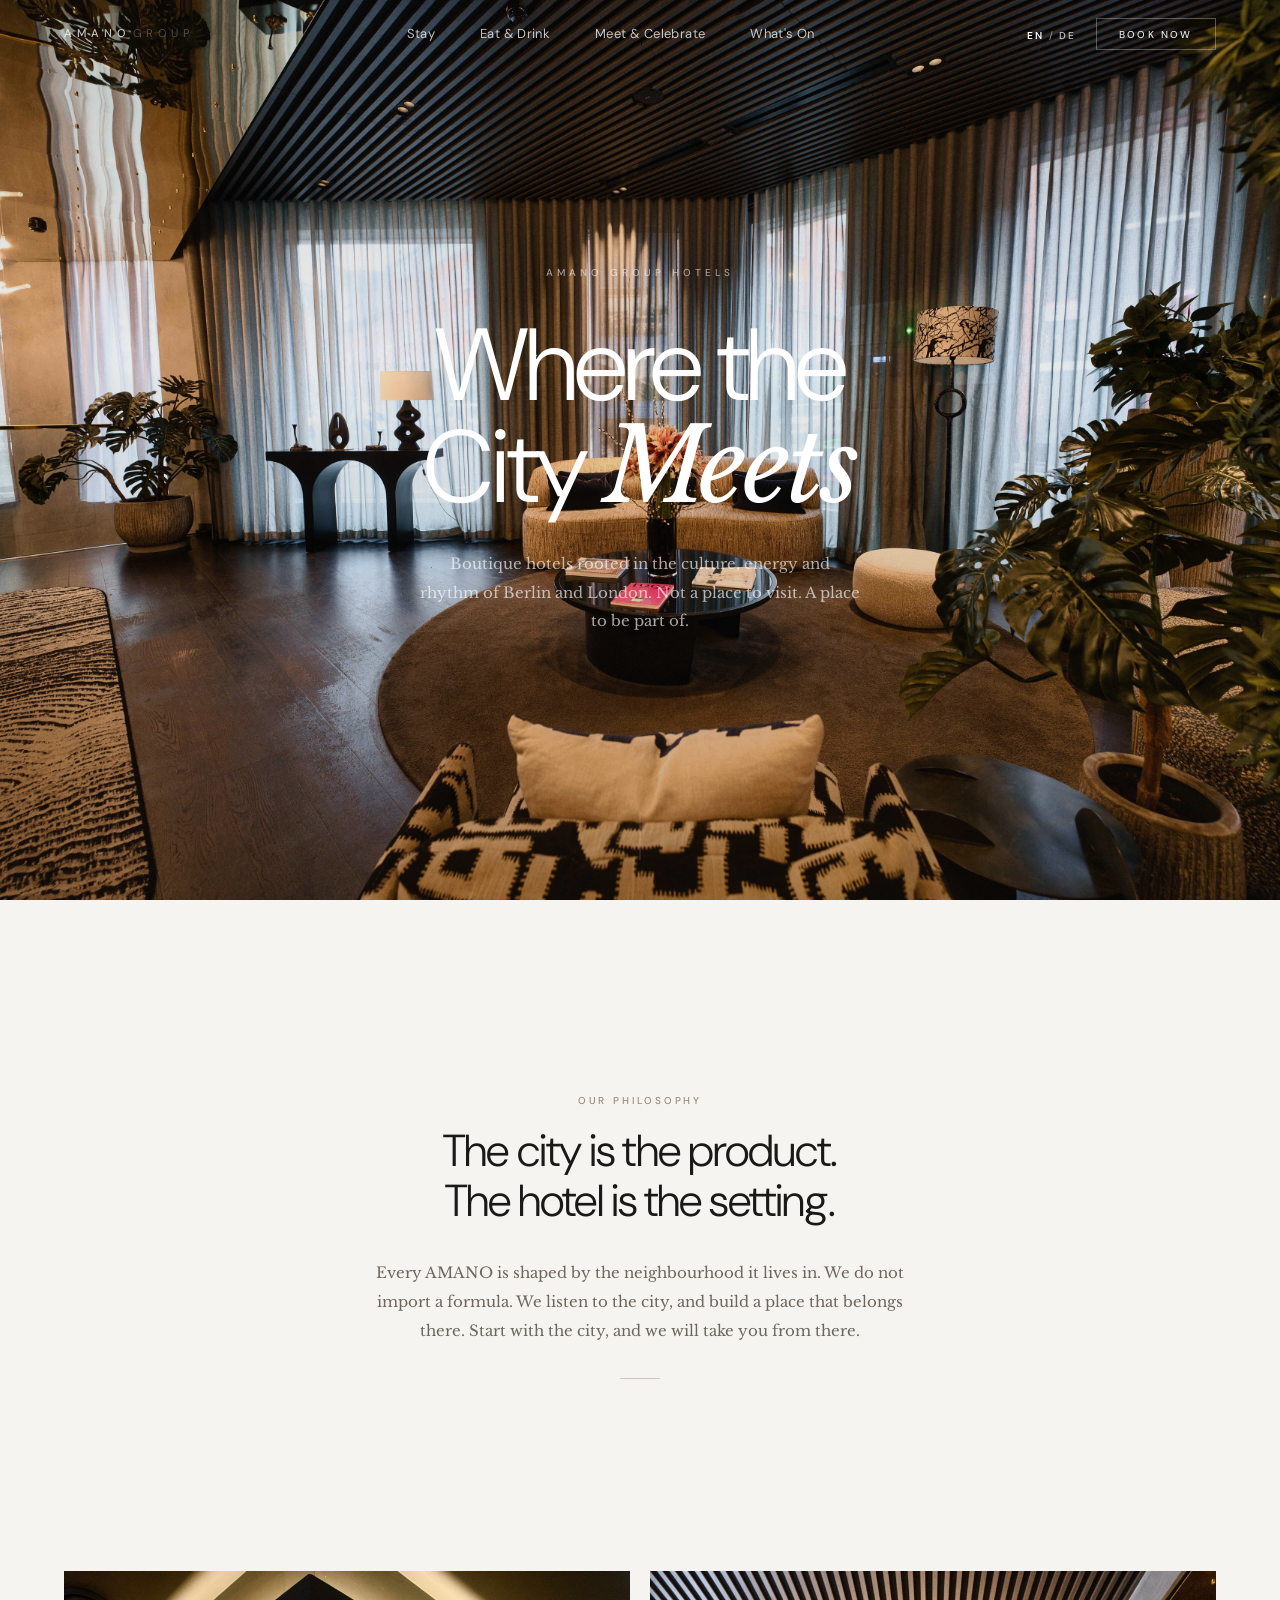
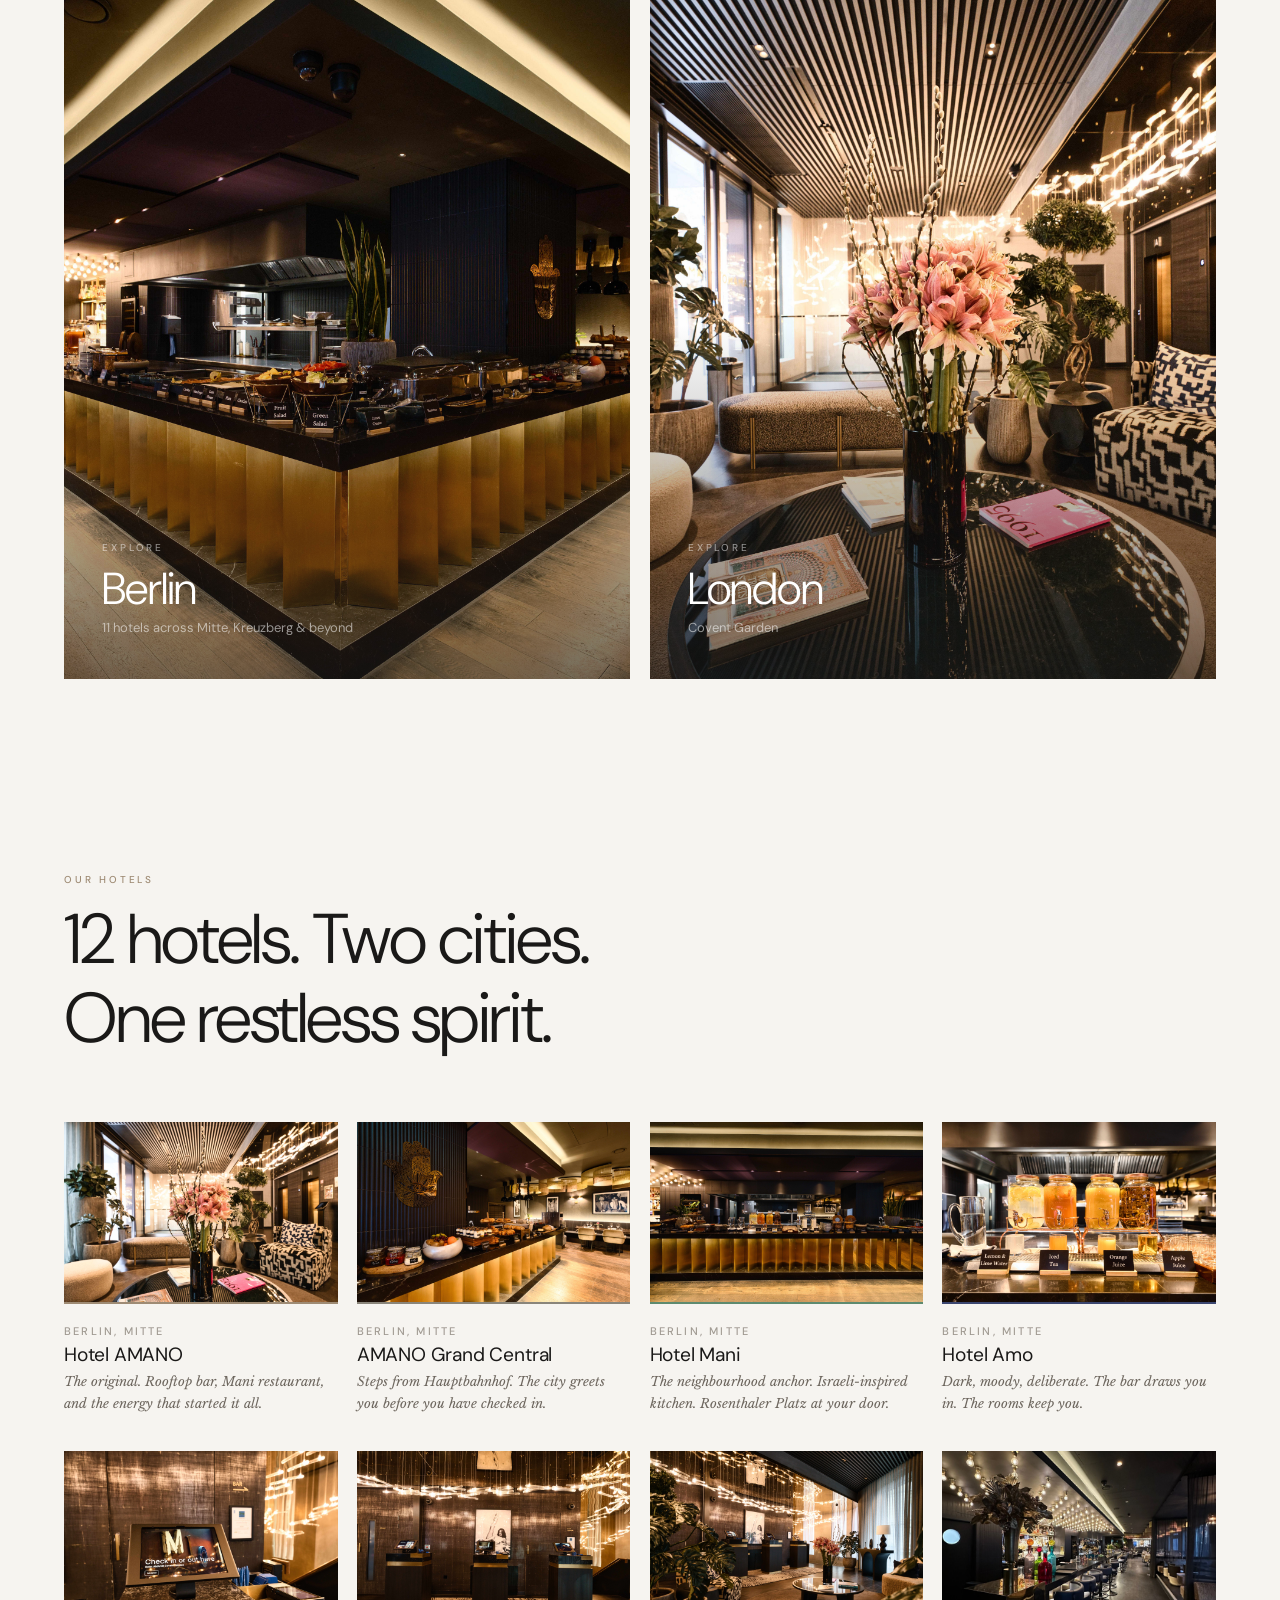
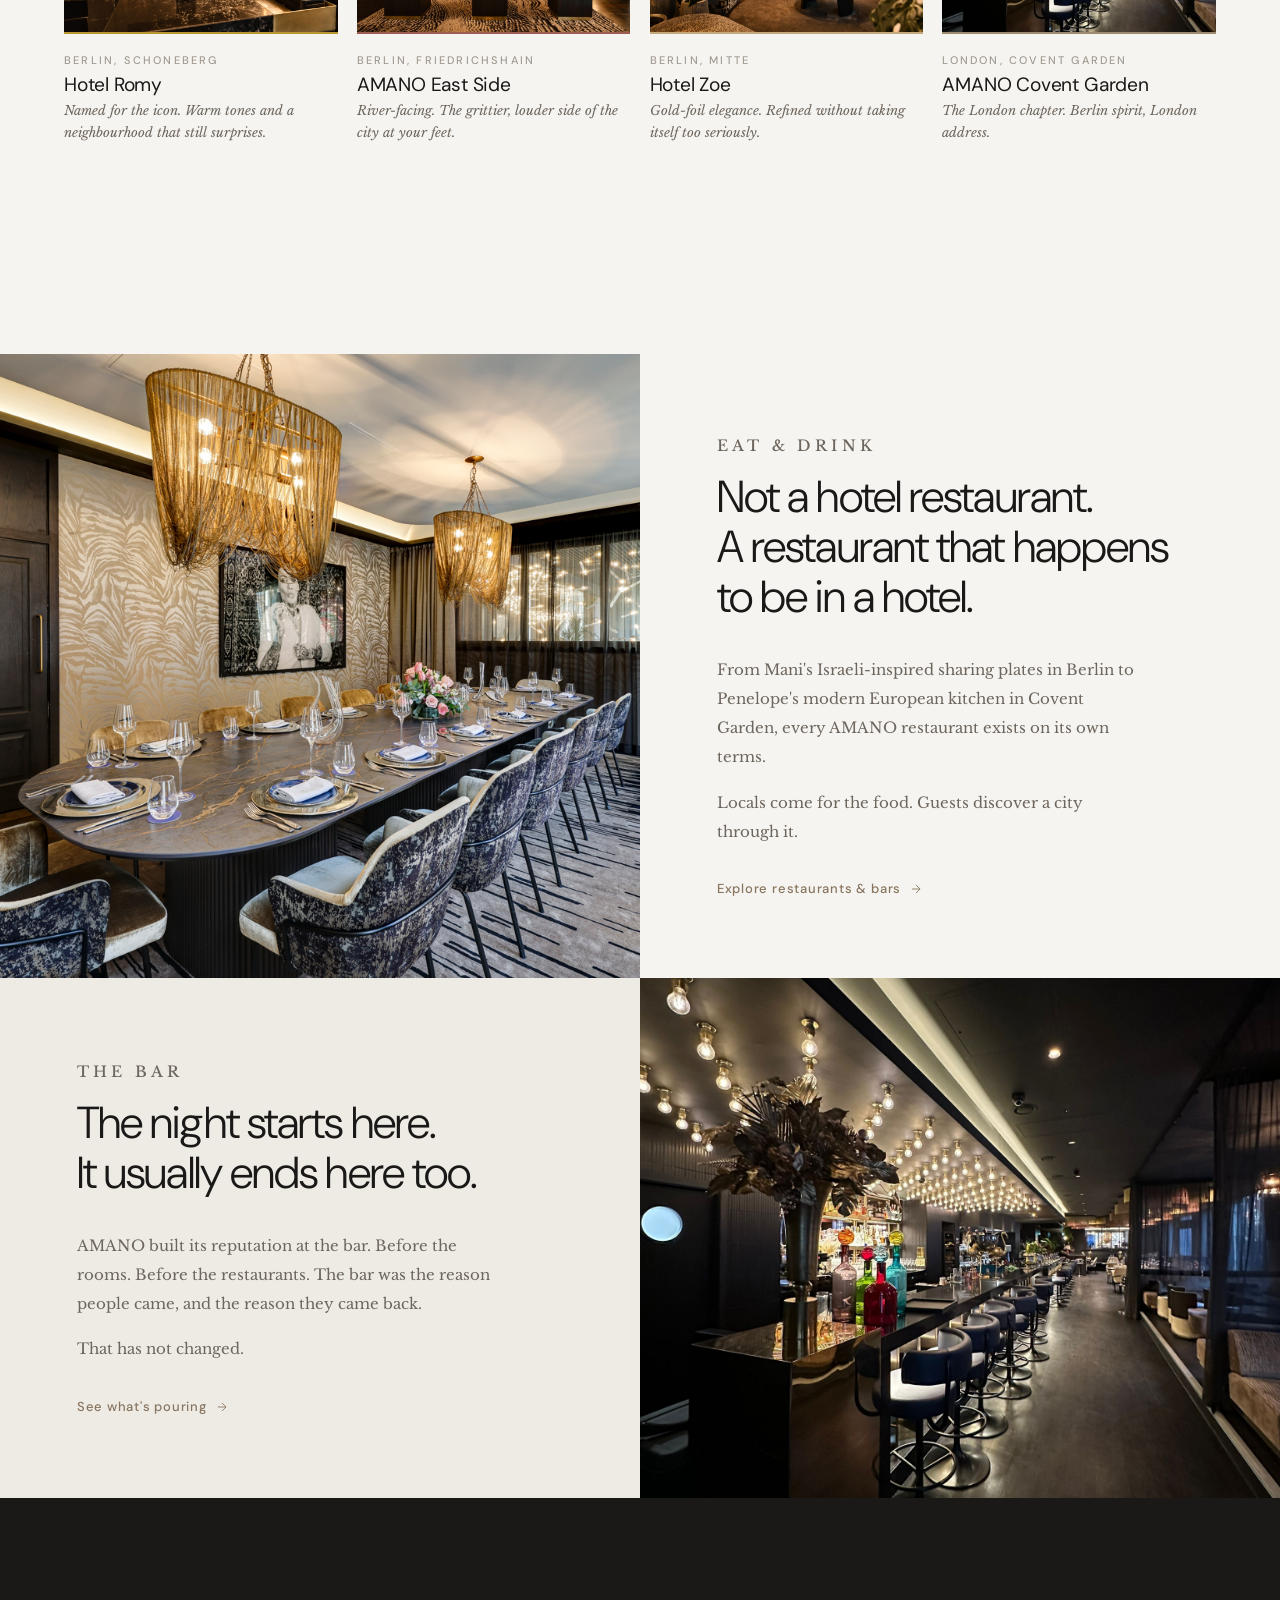
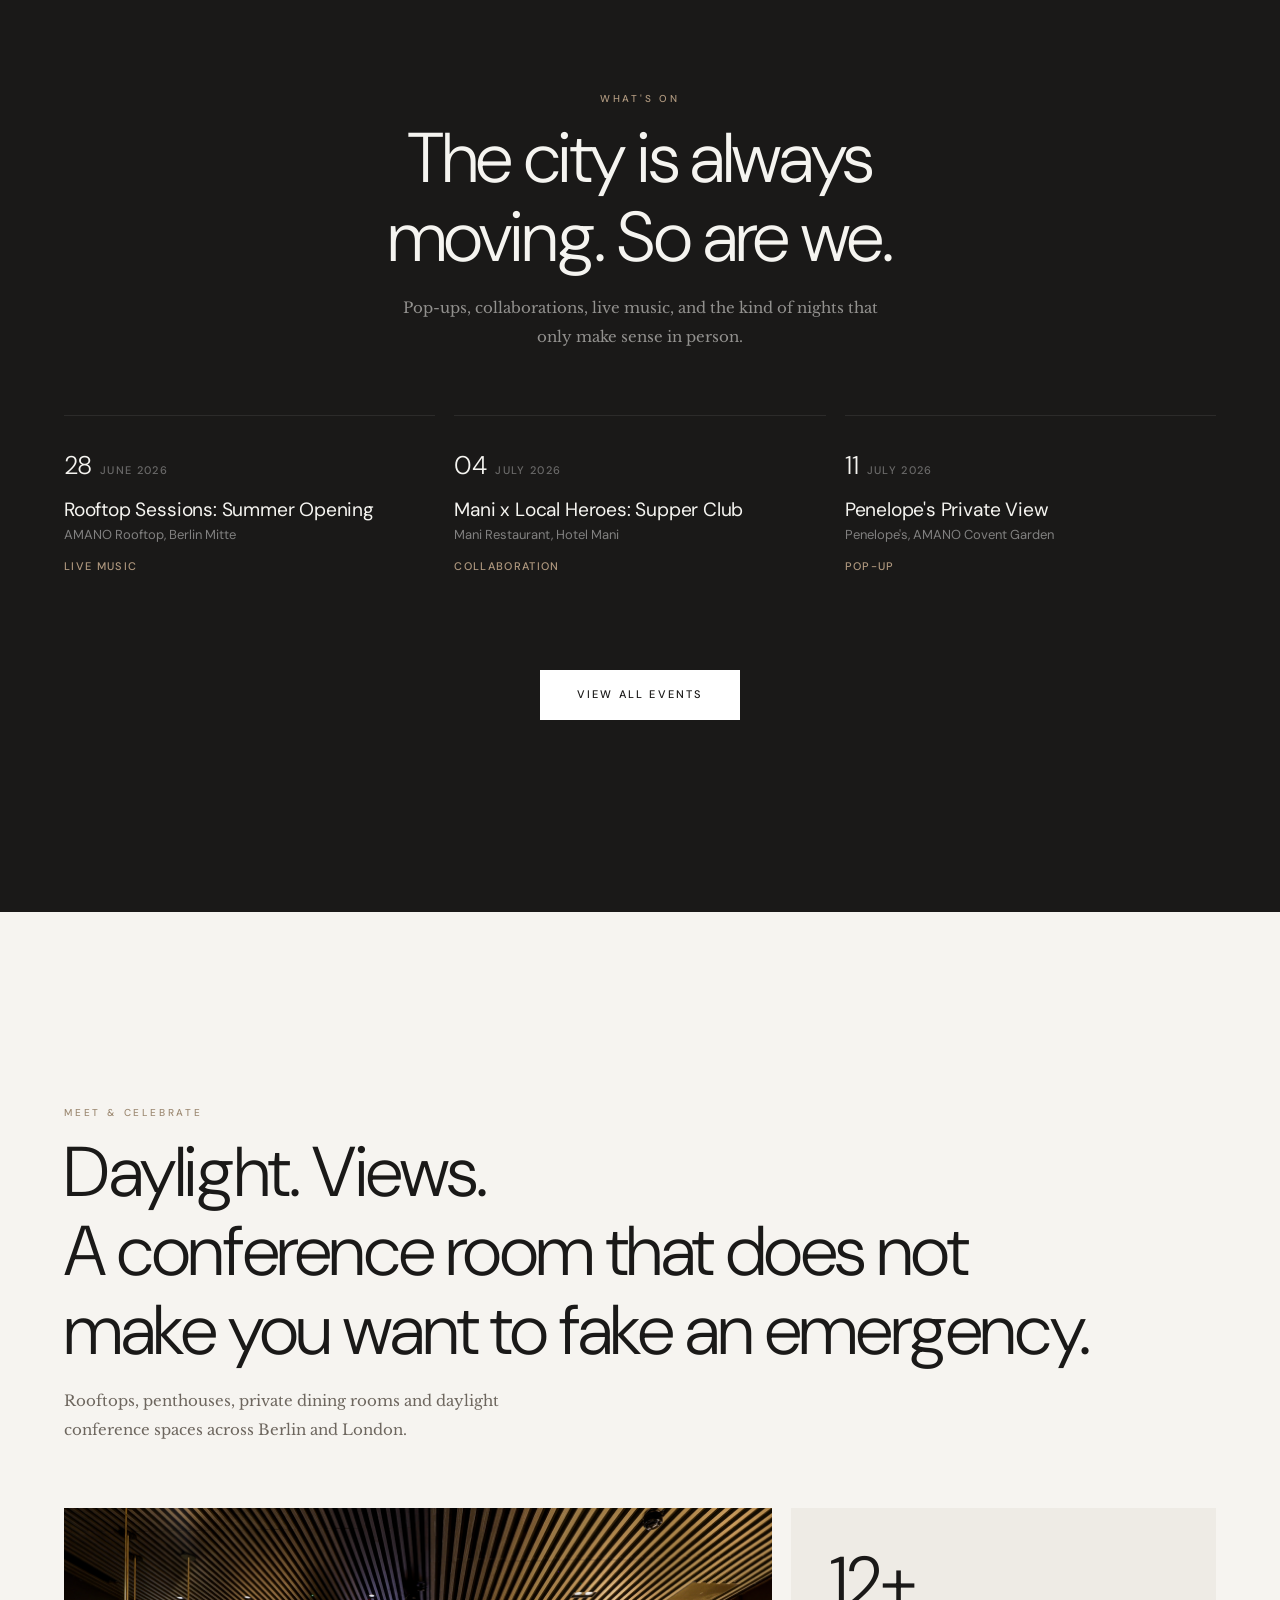
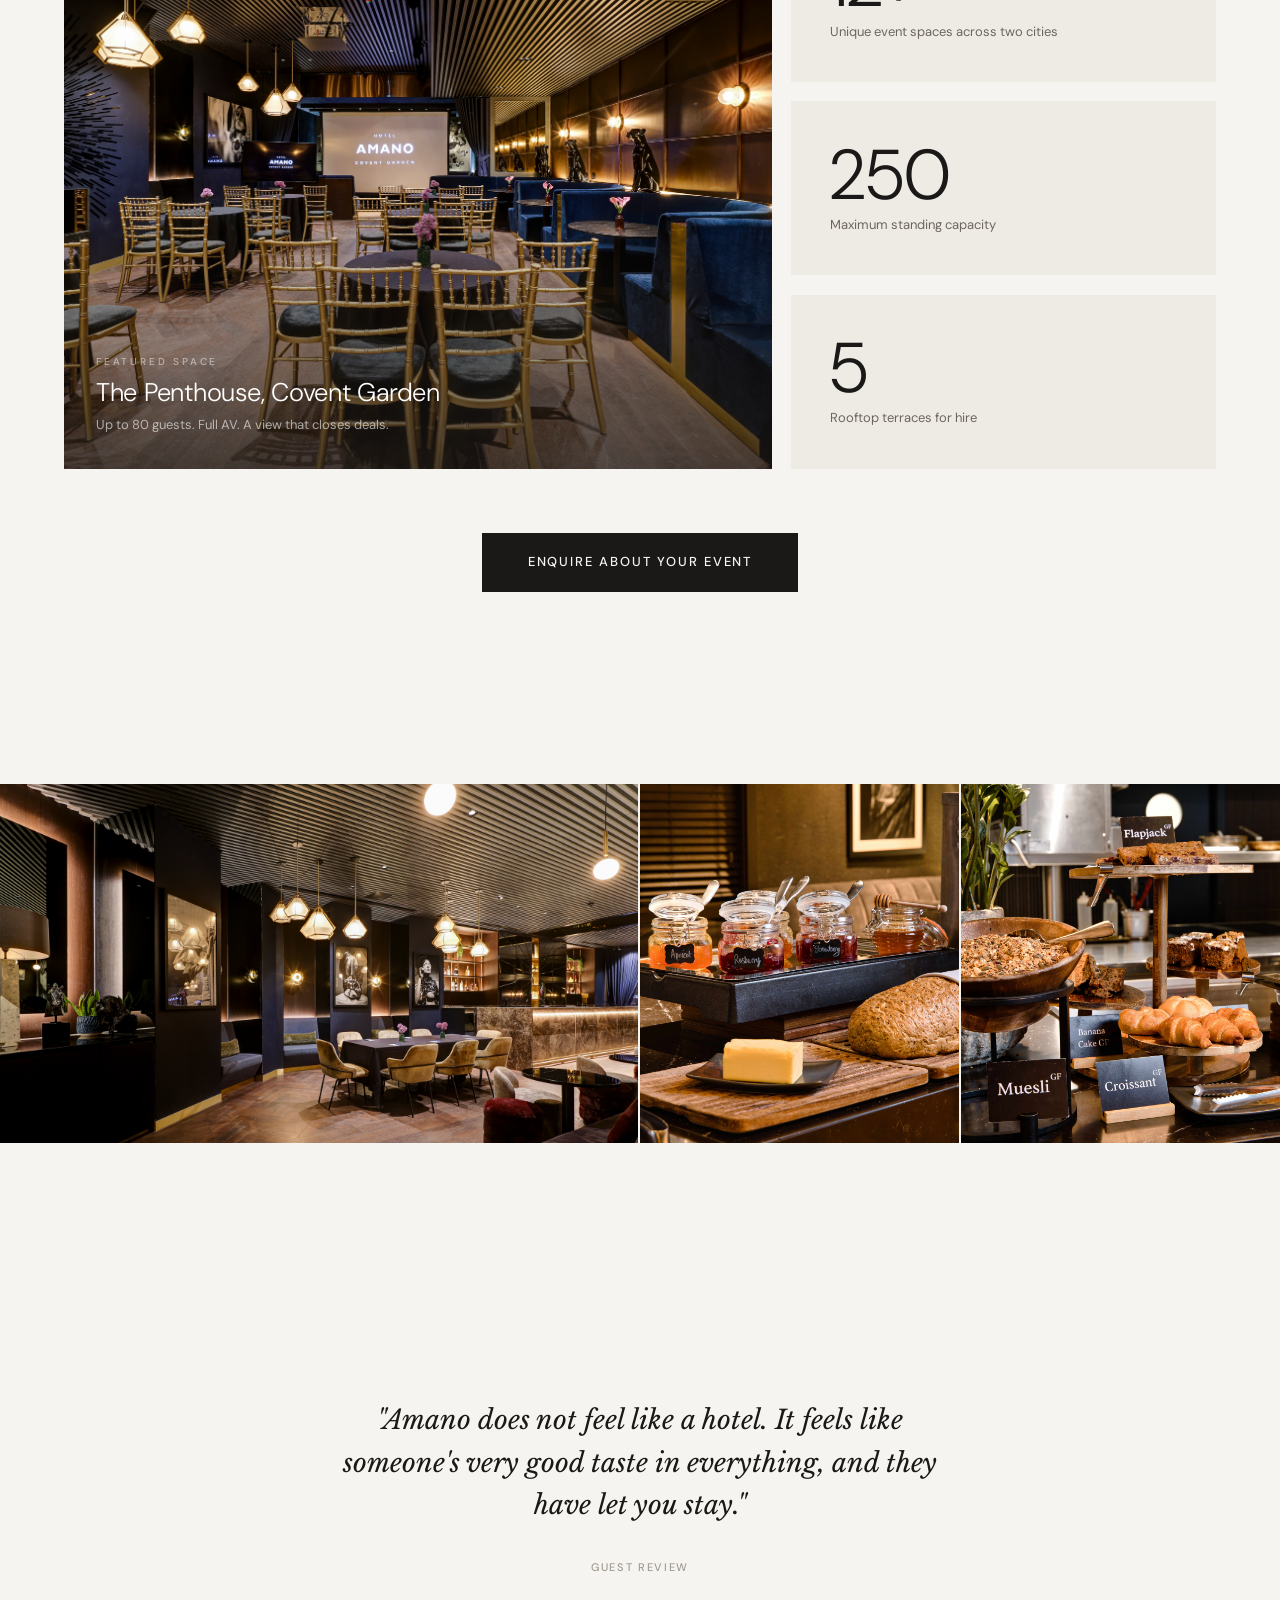
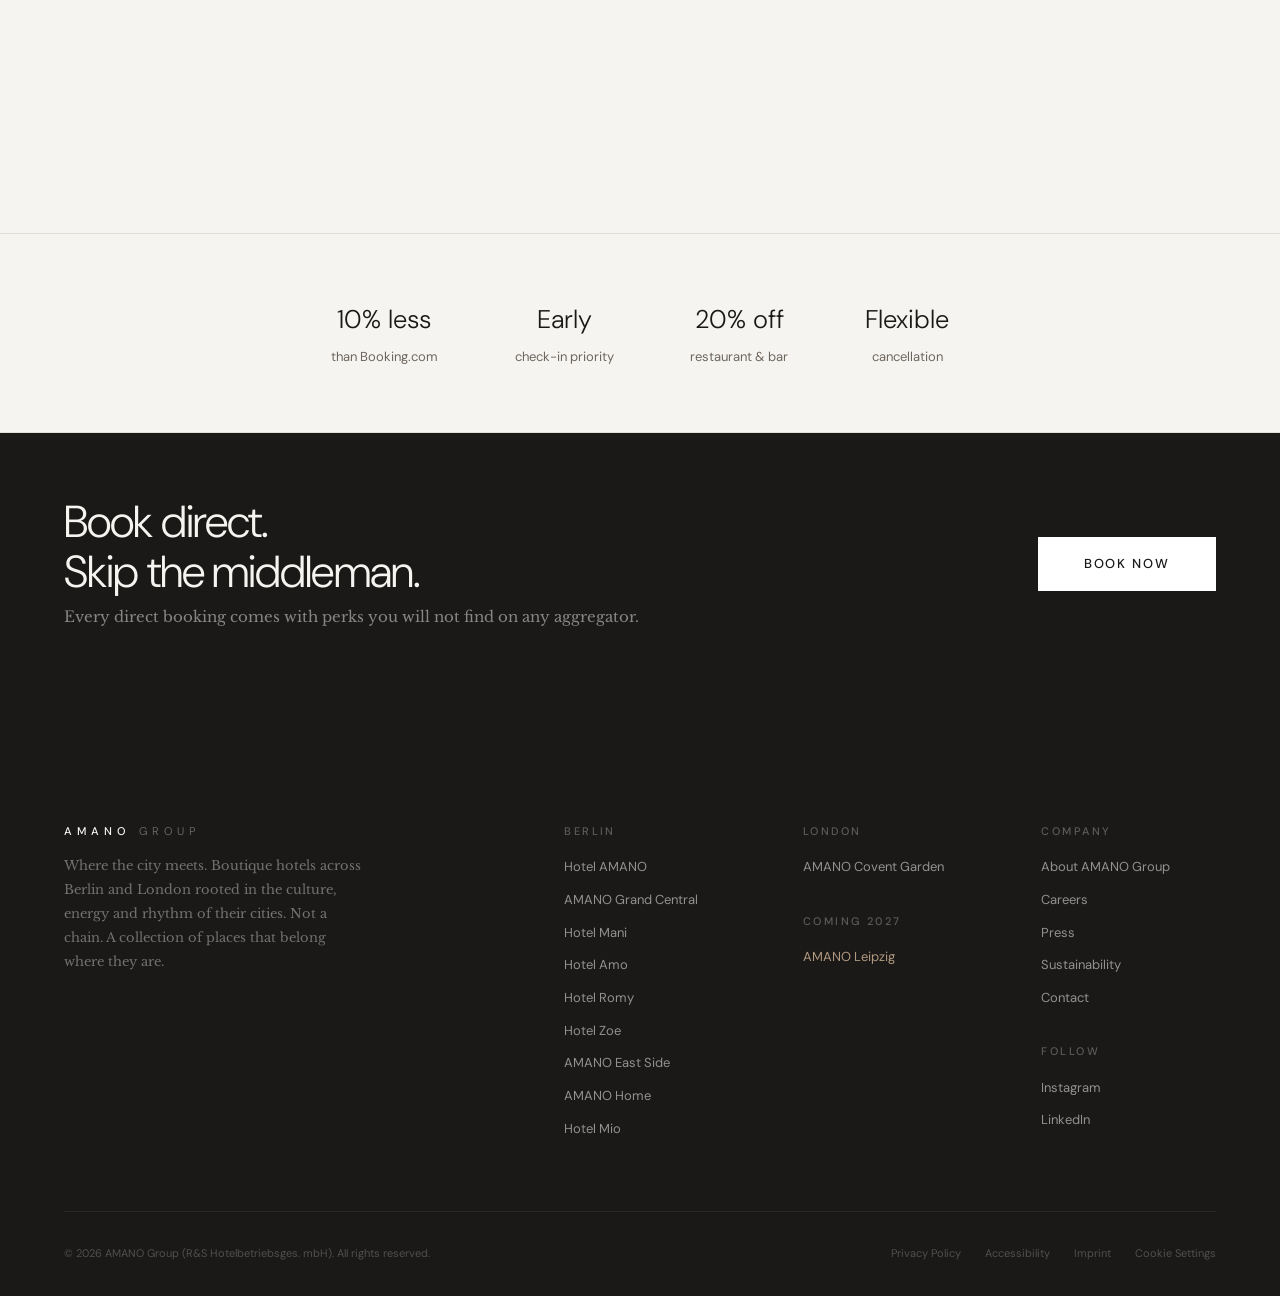
==== index.html @ 3dc8f6de "AMANO Group website redesign mockup -- V3 Homepage + Covent Garden property page + booking flow. Cit" ====
<!DOCTYPE html>
<html lang="en">
<head>
  <meta charset="UTF-8">
  <meta name="viewport" content="width=device-width, initial-scale=1.0">
  <title>AMANO Group | Where the City Meets</title>
  <meta name="description" content="AMANO Group Hotels. Boutique hotels across Berlin and London rooted in the culture, energy and rhythm of their cities.">
  <link rel="stylesheet" href="css/style.css">
</head>
<body>

  <!-- ========== NAVIGATION ========== -->
  <nav class="nav nav--transparent nav--on-dark" id="mainNav">
    <div class="nav__inner">
      <a href="index.html" class="nav__brand">AMANO<span>GROUP</span></a>

      <div class="nav__links">
        <a href="#stay" class="nav__link">Stay</a>
        <a href="#eat-drink" class="nav__link">Eat &amp; Drink</a>
        <a href="#meet" class="nav__link">Meet &amp; Celebrate</a>
        <a href="#whats-on" class="nav__link">What's On</a>
      </div>

      <div class="nav__actions">
        <div>
          <span class="nav__lang nav__lang--active" data-lang="en">EN</span>
          <span class="nav__lang-sep">/</span>
          <span class="nav__lang" data-lang="de">DE</span>
        </div>
        <button class="btn-book" id="openBooking">Book Now</button>
      </div>

      <button class="nav__toggle" id="navToggle" aria-label="Open menu">
        <span></span><span></span><span></span>
      </button>
    </div>
  </nav>

  <!-- ========== HERO ========== -->
  <section class="hero">
    <div class="hero__bg">
      <img src="assets/img/DSC04046.jpg" alt="AMANO Hotel lounge with contemporary design and warm lighting">
    </div>
    <div class="hero__overlay"></div>

    <div class="hero__content">
      <p class="overline hero__tagline">AMANO Group Hotels</p>
      <h1 class="hero__title">Where the<br>City <em>Meets</em></h1>
      <p class="hero__subtitle">Boutique hotels rooted in the culture, energy and rhythm of Berlin and London. Not a place to visit. A place to be part of.</p>
    </div>

    <div class="hero__scroll">
      <div class="hero__scroll-line"></div>
    </div>
  </section>

  <!-- ========== INTRO ========== -->
  <section class="section section--large">
    <div class="container container--narrow" style="text-align: center;">
      <div class="reveal">
        <p class="overline" style="margin-bottom: var(--space-sm);">Our Philosophy</p>
        <h2 style="font-size: var(--size-h2); margin-bottom: var(--space-md);">The city is the product.<br>The hotel is the setting.</h2>
        <p class="editorial-body" style="max-width: 540px; margin: 0 auto;">Every AMANO is shaped by the neighbourhood it lives in. We do not import a formula. We listen to the city, and build a place that belongs there. Start with the city, and we will take you from there.</p>
        <div class="divider divider--center" style="margin-top: var(--space-md); margin-bottom: 0;"></div>
      </div>
    </div>
  </section>

  <!-- ========== CHOOSE YOUR CITY ========== -->
  <section id="stay">
    <div class="container">
      <div class="grid-2 reveal">
        <!-- Berlin -->
        <a href="#berlin" class="city-card">
          <img class="city-card__img" src="assets/img/DSC03986.jpg" alt="AMANO Berlin restaurant interior">
          <div class="city-card__overlay"></div>
          <div class="city-card__content">
            <p class="overline" style="color: rgba(255,255,255,0.5); margin-bottom: 0.5rem;">Explore</p>
            <h3 class="city-card__name">Berlin</h3>
            <p class="city-card__count">11 hotels across Mitte, Kreuzberg &amp; beyond</p>
          </div>
        </a>

        <!-- London -->
        <a href="property.html" class="city-card">
          <img class="city-card__img" src="assets/img/DSC04106.jpg" alt="AMANO Covent Garden lobby">
          <div class="city-card__overlay"></div>
          <div class="city-card__content">
            <p class="overline" style="color: rgba(255,255,255,0.5); margin-bottom: 0.5rem;">Explore</p>
            <h3 class="city-card__name">London</h3>
            <p class="city-card__count">Covent Garden</p>
          </div>
        </a>
      </div>
    </div>
  </section>

  <!-- ========== PROPERTIES ========== -->
  <section class="section section--large">
    <div class="container">
      <div class="section-header reveal">
        <p class="overline section-header__overline">Our Hotels</p>
        <h2 class="section-header__title">12 hotels. Two cities.<br>One restless spirit.</h2>
      </div>

      <div class="grid-4 reveal">
        <div class="property-card">
          <div class="property-card__image">
            <img src="assets/img/DSC04101.jpg" alt="Hotel AMANO">
            <div class="property-card__accent" style="background: var(--amano-bronze);"></div>
          </div>
          <div class="property-card__body">
            <p class="property-card__city">Berlin, Mitte</p>
            <h3 class="property-card__name">Hotel AMANO</h3>
            <p class="property-card__desc">The original. Rooftop bar, Mani restaurant, and the energy that started it all.</p>
          </div>
        </div>

        <div class="property-card">
          <div class="property-card__image">
            <img src="assets/img/DSC03975.jpg" alt="AMANO Grand Central">
            <div class="property-card__accent" style="background: var(--agc-warm-gray);"></div>
          </div>
          <div class="property-card__body">
            <p class="property-card__city">Berlin, Mitte</p>
            <h3 class="property-card__name">AMANO Grand Central</h3>
            <p class="property-card__desc">Steps from Hauptbahnhof. The city greets you before you have checked in.</p>
          </div>
        </div>

        <div class="property-card">
          <div class="property-card__image">
            <img src="assets/img/DSC03991.jpg" alt="Hotel Mani">
            <div class="property-card__accent" style="background: var(--mani-green);"></div>
          </div>
          <div class="property-card__body">
            <p class="property-card__city">Berlin, Mitte</p>
            <h3 class="property-card__name">Hotel Mani</h3>
            <p class="property-card__desc">The neighbourhood anchor. Israeli-inspired kitchen. Rosenthaler Platz at your door.</p>
          </div>
        </div>

        <div class="property-card">
          <div class="property-card__image">
            <img src="assets/img/DSC04002.jpg" alt="Hotel Amo">
            <div class="property-card__accent" style="background: var(--amo-petrol);"></div>
          </div>
          <div class="property-card__body">
            <p class="property-card__city">Berlin, Mitte</p>
            <h3 class="property-card__name">Hotel Amo</h3>
            <p class="property-card__desc">Dark, moody, deliberate. The bar draws you in. The rooms keep you.</p>
          </div>
        </div>

        <div class="property-card">
          <div class="property-card__image">
            <img src="assets/img/DSC04081.jpg" alt="Hotel Romy">
            <div class="property-card__accent" style="background: var(--romy-mustard);"></div>
          </div>
          <div class="property-card__body">
            <p class="property-card__city">Berlin, Schoneberg</p>
            <h3 class="property-card__name">Hotel Romy</h3>
            <p class="property-card__desc">Named for the icon. Warm tones and a neighbourhood that still surprises.</p>
          </div>
        </div>

        <div class="property-card">
          <div class="property-card__image">
            <img src="assets/img/DSC04061.jpg" alt="AMANO East Side">
            <div class="property-card__accent" style="background: var(--east-side-red);"></div>
          </div>
          <div class="property-card__body">
            <p class="property-card__city">Berlin, Friedrichshain</p>
            <h3 class="property-card__name">AMANO East Side</h3>
            <p class="property-card__desc">River-facing. The grittier, louder side of the city at your feet.</p>
          </div>
        </div>

        <div class="property-card">
          <div class="property-card__image">
            <img src="assets/img/DSC04041.jpg" alt="Hotel Zoe">
            <div class="property-card__accent" style="background: #C4A97D;"></div>
          </div>
          <div class="property-card__body">
            <p class="property-card__city">Berlin, Mitte</p>
            <h3 class="property-card__name">Hotel Zoe</h3>
            <p class="property-card__desc">Gold-foil elegance. Refined without taking itself too seriously.</p>
          </div>
        </div>

        <a href="property.html" class="property-card" style="text-decoration:none;">
          <div class="property-card__image">
            <img src="assets/img/Penelope's bar area.jpg" alt="AMANO Covent Garden">
            <div class="property-card__accent" style="background: var(--amano-bronze);"></div>
          </div>
          <div class="property-card__body">
            <p class="property-card__city">London, Covent Garden</p>
            <h3 class="property-card__name">AMANO Covent Garden</h3>
            <p class="property-card__desc">The London chapter. Berlin spirit, London address.</p>
          </div>
        </a>
      </div>
    </div>
  </section>

  <!-- ========== EAT & DRINK ========== -->
  <section id="eat-drink">
    <div class="split reveal">
      <div class="split__image">
        <img src="assets/img/Amano Penelope_s Restaurant MattChungPhoto lo-res (50).JPG" alt="Penelope's private dining room with gold chandeliers">
      </div>
      <div class="split__content">
        <p class="overline">Eat &amp; Drink</p>
        <h2>Not a hotel restaurant.<br>A restaurant that happens to be in a hotel.</h2>
        <p>From Mani's Israeli-inspired sharing plates in Berlin to Penelope's modern European kitchen in Covent Garden, every AMANO restaurant exists on its own terms.</p>
        <p>Locals come for the food. Guests discover a city through it.</p>
        <a href="#" class="cta-link">
          Explore restaurants &amp; bars
          <svg viewBox="0 0 24 24" fill="none" stroke="currentColor" stroke-width="1.5"><path d="M5 12h14M12 5l7 7-7 7"/></svg>
        </a>
      </div>
    </div>

    <div class="split split--reverse reveal">
      <div class="split__image">
        <img src="assets/img/Penelope's bar area.jpg" alt="AMANO bar with atmospheric lighting and bar stools">
      </div>
      <div class="split__content" style="background: var(--bg-secondary);">
        <p class="overline">The Bar</p>
        <h2>The night starts here.<br>It usually ends here too.</h2>
        <p>AMANO built its reputation at the bar. Before the rooms. Before the restaurants. The bar was the reason people came, and the reason they came back.</p>
        <p>That has not changed.</p>
        <a href="#" class="cta-link">
          See what's pouring
          <svg viewBox="0 0 24 24" fill="none" stroke="currentColor" stroke-width="1.5"><path d="M5 12h14M12 5l7 7-7 7"/></svg>
        </a>
      </div>
    </div>
  </section>

  <!-- ========== WHAT'S ON ========== -->
  <section class="section section--large section--dark" id="whats-on">
    <div class="container">
      <div class="section-header--center reveal">
        <p class="overline section-header__overline">What's On</p>
        <h2 class="section-header__title">The city is always<br>moving. So are we.</h2>
        <p class="section-header__desc">Pop-ups, collaborations, live music, and the kind of nights that only make sense in person.</p>
      </div>

      <div class="grid-3 reveal">
        <div class="event-card">
          <div class="event-card__date-row">
            <p class="event-card__date">28</p>
            <p class="event-card__month">June 2026</p>
          </div>
          <h3 class="event-card__title">Rooftop Sessions: Summer Opening</h3>
          <p class="event-card__venue">AMANO Rooftop, Berlin Mitte</p>
          <span class="event-card__tag">Live Music</span>
        </div>

        <div class="event-card">
          <div class="event-card__date-row">
            <p class="event-card__date">04</p>
            <p class="event-card__month">July 2026</p>
          </div>
          <h3 class="event-card__title">Mani x Local Heroes: Supper Club</h3>
          <p class="event-card__venue">Mani Restaurant, Hotel Mani</p>
          <span class="event-card__tag">Collaboration</span>
        </div>

        <div class="event-card">
          <div class="event-card__date-row">
            <p class="event-card__date">11</p>
            <p class="event-card__month">July 2026</p>
          </div>
          <h3 class="event-card__title">Penelope's Private View</h3>
          <p class="event-card__venue">Penelope's, AMANO Covent Garden</p>
          <span class="event-card__tag">Pop-Up</span>
        </div>
      </div>

      <div style="text-align: center; margin-top: var(--space-lg);" class="reveal">
        <a href="#" class="btn btn--white">View All Events</a>
      </div>
    </div>
  </section>

  <!-- ========== MEET & CELEBRATE ========== -->
  <section class="section section--large" id="meet">
    <div class="container">
      <div class="section-header reveal">
        <p class="overline section-header__overline">Meet &amp; Celebrate</p>
        <h2 class="section-header__title">Daylight. Views.<br>A conference room that does not<br>make you want to fake an emergency.</h2>
        <p class="section-header__desc">Rooftops, penthouses, private dining rooms and daylight conference spaces across Berlin and London.</p>
      </div>

      <div class="meet-grid reveal">
        <div class="meet-feature">
          <img src="assets/img/Amano Events MattChungPhoto lo-res (167).jpg" alt="AMANO event space with gold chairs and projection screen">
          <div class="meet-feature__overlay"></div>
          <div class="meet-feature__content">
            <p class="overline" style="color: rgba(255,255,255,0.5); margin-bottom: 0.5rem;">Featured Space</p>
            <h3>The Penthouse, Covent Garden</h3>
            <p style="font-size: var(--size-small); color: rgba(255,255,255,0.6); margin-top: 0.4rem;">Up to 80 guests. Full AV. A view that closes deals.</p>
          </div>
        </div>

        <div class="meet-sidebar">
          <div class="meet-stat">
            <p class="meet-stat__number">12+</p>
            <p class="meet-stat__label">Unique event spaces across two cities</p>
          </div>
          <div class="meet-stat">
            <p class="meet-stat__number">250</p>
            <p class="meet-stat__label">Maximum standing capacity</p>
          </div>
          <div class="meet-stat">
            <p class="meet-stat__number">5</p>
            <p class="meet-stat__label">Rooftop terraces for hire</p>
          </div>
        </div>
      </div>

      <div style="margin-top: var(--space-lg); text-align: center;" class="reveal">
        <a href="#" class="btn btn--primary btn--large">Enquire About Your Event</a>
      </div>
    </div>
  </section>

  <!-- ========== GALLERY ========== -->
  <section>
    <div class="gallery-row">
      <img src="assets/img/Amano Events MattChungPhoto lo-res (209).jpg" alt="AMANO event" style="aspect-ratio: 16/9;">
      <img src="assets/img/DSC03938.jpg" alt="AMANO breakfast detail" style="aspect-ratio: 1/1;">
      <img src="assets/img/DSC03925.jpg" alt="AMANO interior" style="aspect-ratio: 1/1;">
    </div>
  </section>

  <!-- ========== TESTIMONIAL ========== -->
  <section class="section">
    <div class="container">
      <div class="testimonial reveal">
        <p class="testimonial__quote">"Amano does not feel like a hotel. It feels like someone's very good taste in everything, and they have let you stay."</p>
        <p class="testimonial__author">Guest review</p>
      </div>
    </div>
  </section>

  <!-- ========== DIRECT BOOKING ========== -->
  <section>
    <div class="perks-strip reveal">
      <div class="perks-strip__item">
        <p class="perks-strip__value">10% less</p>
        <p class="perks-strip__label">than Booking.com</p>
      </div>
      <div class="perks-strip__item">
        <p class="perks-strip__value">Early</p>
        <p class="perks-strip__label">check-in priority</p>
      </div>
      <div class="perks-strip__item">
        <p class="perks-strip__value">20% off</p>
        <p class="perks-strip__label">restaurant &amp; bar</p>
      </div>
      <div class="perks-strip__item">
        <p class="perks-strip__value">Flexible</p>
        <p class="perks-strip__label">cancellation</p>
      </div>
    </div>
  </section>

  <section class="booking-banner">
    <div class="container">
      <div class="booking-banner__inner reveal">
        <div class="booking-banner__text">
          <h2>Book direct.<br>Skip the middleman.</h2>
          <p>Every direct booking comes with perks you will not find on any aggregator.</p>
        </div>
        <button class="btn btn--white btn--large" id="openBooking2">Book Now</button>
      </div>
    </div>
  </section>

  <!-- ========== FOOTER ========== -->
  <footer class="footer">
    <div class="container">
      <div class="footer__grid">
        <div class="footer__brand">
          <p class="footer__brand-name">AMANO <span style="font-weight:300; opacity:0.4;">GROUP</span></p>
          <p class="footer__brand-desc">Where the city meets. Boutique hotels across Berlin and London rooted in the culture, energy and rhythm of their cities. Not a chain. A collection of places that belong where they are.</p>
        </div>

        <div>
          <p class="footer__col-title">Berlin</p>
          <ul class="footer__links">
            <li><a href="#">Hotel AMANO</a></li>
            <li><a href="#">AMANO Grand Central</a></li>
            <li><a href="#">Hotel Mani</a></li>
            <li><a href="#">Hotel Amo</a></li>
            <li><a href="#">Hotel Romy</a></li>
            <li><a href="#">Hotel Zoe</a></li>
            <li><a href="#">AMANO East Side</a></li>
            <li><a href="#">AMANO Home</a></li>
            <li><a href="#">Hotel Mio</a></li>
          </ul>
        </div>

        <div>
          <p class="footer__col-title">London</p>
          <ul class="footer__links">
            <li><a href="property.html">AMANO Covent Garden</a></li>
          </ul>
          <p class="footer__col-title" style="margin-top: var(--space-md);">Coming 2027</p>
          <ul class="footer__links">
            <li><a href="#" style="color: var(--accent-warm);">AMANO Leipzig</a></li>
          </ul>
        </div>

        <div>
          <p class="footer__col-title">Company</p>
          <ul class="footer__links">
            <li><a href="#">About AMANO Group</a></li>
            <li><a href="#">Careers</a></li>
            <li><a href="#">Press</a></li>
            <li><a href="#">Sustainability</a></li>
            <li><a href="#">Contact</a></li>
          </ul>
          <p class="footer__col-title" style="margin-top: var(--space-md);">Follow</p>
          <ul class="footer__links">
            <li><a href="#">Instagram</a></li>
            <li><a href="#">LinkedIn</a></li>
          </ul>
        </div>
      </div>

      <div class="footer__bottom">
        <p class="footer__legal">&copy; 2026 AMANO Group (R&amp;S Hotelbetriebsges. mbH). All rights reserved.</p>
        <div class="footer__legal-links">
          <a href="#">Privacy Policy</a>
          <a href="#">Accessibility</a>
          <a href="#">Imprint</a>
          <a href="#">Cookie Settings</a>
        </div>
      </div>
    </div>
  </footer>

  <!-- ========== BOOKING MODAL ========== -->
  <div class="booking-modal" id="bookingModal">
    <div class="booking-modal__backdrop" id="bookingBackdrop"></div>
    <div class="booking-modal__content">
      <button class="booking-modal__close" id="closeBooking">&times;</button>

      <p class="overline" style="margin-bottom: var(--space-xs);">Book Direct</p>
      <h2 class="booking-modal__title">Reserve Your Stay</h2>
      <p class="booking-modal__subtitle">Best rate guaranteed. Perks included.</p>

      <form class="booking-form" onsubmit="return false;">
        <div class="form-group">
          <label for="bookingProperty">Property</label>
          <select id="bookingProperty">
            <option value="">Select a hotel</option>
            <optgroup label="Berlin">
              <option>Hotel AMANO, Mitte</option>
              <option>AMANO Grand Central, Mitte</option>
              <option>Hotel Mani, Mitte</option>
              <option>Hotel Amo, Mitte</option>
              <option>Hotel Romy, Schoneberg</option>
              <option>Hotel Zoe, Mitte</option>
              <option>AMANO East Side, Friedrichshain</option>
              <option>AMANO Home, Mitte</option>
              <option>Hotel Mio, Mitte</option>
            </optgroup>
            <optgroup label="London">
              <option>AMANO Covent Garden</option>
            </optgroup>
          </select>
        </div>

        <div class="booking-form__row">
          <div class="form-group">
            <label for="bookingCheckIn">Check-in</label>
            <input type="date" id="bookingCheckIn">
          </div>
          <div class="form-group">
            <label for="bookingCheckOut">Check-out</label>
            <input type="date" id="bookingCheckOut">
          </div>
        </div>

        <div class="booking-form__row">
          <div class="form-group">
            <label for="bookingGuests">Guests</label>
            <select id="bookingGuests">
              <option>1 Guest</option>
              <option selected>2 Guests</option>
              <option>3 Guests</option>
              <option>4 Guests</option>
            </select>
          </div>
          <div class="form-group">
            <label for="bookingRooms">Rooms</label>
            <select id="bookingRooms">
              <option selected>1 Room</option>
              <option>2 Rooms</option>
              <option>3 Rooms</option>
            </select>
          </div>
        </div>

        <div class="form-group">
          <label>Accessibility</label>
          <select>
            <option>No accessibility requirements</option>
            <option>Wheelchair-accessible room required</option>
            <option>Mobility-accessible room preferred</option>
          </select>
        </div>

        <div class="booking-perks">
          <div class="booking-perk">
            <p class="booking-perk__value">10% off</p>
            <p class="booking-perk__label">vs. Booking.com</p>
          </div>
          <div class="booking-perk">
            <p class="booking-perk__value">Early</p>
            <p class="booking-perk__label">check-in priority</p>
          </div>
          <div class="booking-perk">
            <p class="booking-perk__value">20% off</p>
            <p class="booking-perk__label">restaurant &amp; bar</p>
          </div>
        </div>

        <button type="submit" class="btn btn--primary btn--large">Check Availability</button>
      </form>
    </div>
  </div>

  <script src="js/main.js"></script>
</body>
</html>
---- css/style.css ----
/* ============================================
   AMANO GROUP - Design System & Styles
   "Where the City Meets"
   V3 -- Sans-serif-led, warm earth, editorial
   Ref: Soho House / Aman / Maybourne / Wilmina
   ============================================ */

@import url('https://fonts.googleapis.com/css2?family=DM+Sans:ital,wght@0,300;0,400;0,500;0,600;1,300;1,400&family=Libre+Baskerville:ital,wght@0,400;0,700;1,400&display=swap');

:root {
  /* Palette -- warm, organic, grounded */
  --bg-primary: #F6F4F0;
  --bg-secondary: #EEEBE5;
  --bg-card: #FFFFFF;
  --bg-dark: #1A1918;
  --bg-dark-soft: #272524;
  --accent: #9E8B74;
  --accent-warm: #B0997F;
  --accent-hover: #87755F;
  --accent-subtle: rgba(158, 139, 116, 0.1);
  --text-primary: #1A1918;
  --text-secondary: #6D665E;
  --text-muted: #A09A92;
  --text-light: #F5F4F0;
  --border-light: #E2DED7;
  --border-medium: #CFC9C0;
  --overlay-light: rgba(26, 25, 24, 0.3);
  --overlay-medium: rgba(26, 25, 24, 0.5);

  /* Secondary earth tones (available for tags, categories, accents) */
  --earth-rose: #C49898;
  --earth-teal: #7D9C8B;
  --earth-terracotta: #C4826A;
  --earth-olive: #8A9178;

  /* Property Accents (from CI guide) */
  --amano-bronze: #9E8B74;
  --mani-green: #5E8A6F;
  --amo-petrol: #3B4670;
  --romy-mustard: #B8952E;
  --east-side-red: #9E5B4F;
  --home-teal: #4A6B72;
  --mio-forest: #4D6653;
  --agc-warm-gray: #8A857A;
  --conference-blue: #4E6E8E;

  /* Typography -- sans-serif-led, serif for editorial */
  --font-heading: 'DM Sans', -apple-system, BlinkMacSystemFont, sans-serif;
  --font-body: 'DM Sans', -apple-system, BlinkMacSystemFont, sans-serif;
  --font-editorial: 'Libre Baskerville', Georgia, serif;
  --size-hero: clamp(3.5rem, 8vw, 7.5rem);
  --size-h1: clamp(2.6rem, 5.5vw, 4.8rem);
  --size-h2: clamp(2rem, 3.5vw, 3rem);
  --size-h3: clamp(1.25rem, 2vw, 1.65rem);
  --size-h4: clamp(1.05rem, 1.5vw, 1.2rem);
  --size-body: 0.9375rem;
  --size-body-lg: 1.0625rem;
  --size-small: 0.8125rem;
  --size-caption: 0.6875rem;
  --size-overline: 0.625rem;

  /* Spacing -- Soho House scale */
  --space-xs: 0.5rem;
  --space-sm: 1rem;
  --space-md: 2rem;
  --space-lg: 4rem;
  --space-xl: 8rem;
  --space-2xl: 12rem;

  /* Layout */
  --max-width: 1400px;
  --max-width-narrow: 900px;
  --nav-height: 68px;

  /* Motion */
  --ease-out: cubic-bezier(0.25, 0.46, 0.45, 0.94);
  --duration-fast: 200ms;
  --duration-normal: 450ms;
  --duration-slow: 900ms;
}

/* --- Reset --- */
*, *::before, *::after { margin: 0; padding: 0; box-sizing: border-box; }

html {
  scroll-behavior: smooth;
  -webkit-font-smoothing: antialiased;
  -moz-osx-font-smoothing: grayscale;
}

body {
  font-family: var(--font-body);
  font-size: var(--size-body);
  font-weight: 400;
  line-height: 1.75;
  color: var(--text-primary);
  background: var(--bg-primary);
  overflow-x: hidden;
}

img { display: block; max-width: 100%; height: auto; }
a { color: inherit; text-decoration: none; transition: color var(--duration-fast) var(--ease-out); }
button { font-family: inherit; cursor: pointer; border: none; background: none; color: inherit; }
ul, ol { list-style: none; }

/* --- Typography --- */
h1, h2, h3, h4 {
  font-family: var(--font-heading);
  font-weight: 300;
  line-height: 1.12;
  letter-spacing: -0.02em;
  color: var(--text-primary);
}

h3, h4 {
  font-weight: 400;
  letter-spacing: -0.01em;
}

.overline {
  font-family: var(--font-body);
  font-size: var(--size-overline);
  font-weight: 500;
  letter-spacing: 0.28em;
  text-transform: uppercase;
  color: var(--accent);
}

.editorial-body {
  font-family: var(--font-editorial);
  font-size: var(--size-body);
  line-height: 1.95;
  color: var(--text-secondary);
}

/* --- Layout --- */
.container {
  width: 100%;
  max-width: var(--max-width);
  margin: 0 auto;
  padding: 0 clamp(1.5rem, 5vw, 5rem);
}

.container--narrow {
  max-width: var(--max-width-narrow);
}

.section { padding: var(--space-xl) 0; }
.section--large { padding: var(--space-2xl) 0; }

.grid-2 {
  display: grid;
  grid-template-columns: 1fr 1fr;
  gap: clamp(0.75rem, 1.5vw, 1.5rem);
}

.grid-3 {
  display: grid;
  grid-template-columns: repeat(3, 1fr);
  gap: clamp(0.75rem, 1.5vw, 1.5rem);
}

.grid-4 {
  display: grid;
  grid-template-columns: repeat(4, 1fr);
  gap: clamp(0.75rem, 1.5vw, 1.5rem);
}

/* --- Navigation --- */
.nav {
  position: fixed;
  top: 0;
  left: 0;
  right: 0;
  height: var(--nav-height);
  z-index: 1000;
  transition: all var(--duration-normal) var(--ease-out);
}

.nav--transparent { background: transparent; }

.nav--solid {
  background: rgba(246, 244, 240, 0.96);
  backdrop-filter: blur(20px);
  -webkit-backdrop-filter: blur(20px);
  border-bottom: 1px solid var(--border-light);
}

.nav--on-dark .nav__brand,
.nav--on-dark .nav__link,
.nav--on-dark .nav__lang { color: rgba(255,255,255,0.75); }
.nav--on-dark .nav__lang--active { color: #fff; }
.nav--on-dark .btn-book {
  border-color: rgba(255,255,255,0.3);
  color: rgba(255,255,255,0.9);
  background: transparent;
}
.nav--on-dark .btn-book:hover {
  background: #fff;
  color: var(--bg-dark);
  border-color: #fff;
}

.nav--solid .nav__brand,
.nav--solid .nav__link { color: var(--text-secondary); }
.nav--solid .nav__lang { color: var(--text-muted); }
.nav--solid .nav__lang--active { color: var(--text-primary); }
.nav--solid .btn-book {
  border-color: var(--border-medium);
  color: var(--text-primary);
  background: transparent;
}
.nav--solid .btn-book:hover {
  background: var(--text-primary);
  color: var(--bg-primary);
  border-color: var(--text-primary);
}

.nav__inner {
  display: flex;
  align-items: center;
  justify-content: space-between;
  max-width: var(--max-width);
  margin: 0 auto;
  padding: 0 clamp(1.5rem, 5vw, 5rem);
  height: 100%;
}

.nav__brand {
  font-family: var(--font-body);
  font-size: 0.7rem;
  font-weight: 500;
  letter-spacing: 0.45em;
  text-transform: uppercase;
}

.nav__brand span {
  font-weight: 300;
  opacity: 0.4;
  margin-left: 0.15em;
}

.nav__links {
  display: flex;
  align-items: center;
  gap: clamp(2rem, 3.5vw, 3.5rem);
}

.nav__link {
  font-size: var(--size-small);
  font-weight: 400;
  letter-spacing: 0.03em;
  position: relative;
}

.nav__link::after {
  content: '';
  position: absolute;
  bottom: -3px;
  left: 0;
  width: 0;
  height: 1px;
  background: currentColor;
  transition: width var(--duration-normal) var(--ease-out);
}

.nav__link:hover { color: var(--text-primary); }
.nav__link:hover::after { width: 100%; }

.nav__actions {
  display: flex;
  align-items: center;
  gap: 1.25rem;
}

.nav__lang {
  font-size: 0.625rem;
  font-weight: 500;
  letter-spacing: 0.18em;
  text-transform: uppercase;
  cursor: pointer;
  transition: color var(--duration-fast);
}

.nav__lang--active { font-weight: 600; }
.nav__lang-sep { font-size: 0.625rem; color: var(--text-muted); margin: 0 0.1rem; }

.btn-book {
  font-size: 0.625rem;
  font-weight: 500;
  letter-spacing: 0.22em;
  text-transform: uppercase;
  padding: 0.55rem 1.4rem;
  border: 1px solid;
  transition: all var(--duration-fast) var(--ease-out);
}

.nav__toggle {
  display: none;
  flex-direction: column;
  gap: 5px;
  padding: 4px;
}

.nav__toggle span {
  display: block;
  width: 20px;
  height: 1px;
  background: currentColor;
}

/* --- Hero --- */
.hero {
  position: relative;
  height: 100vh;
  min-height: 700px;
  display: flex;
  align-items: center;
  justify-content: center;
  text-align: center;
  overflow: hidden;
}

.hero__bg {
  position: absolute;
  inset: 0;
}

.hero__bg img {
  width: 100%;
  height: 100%;
  object-fit: cover;
}

.hero__overlay {
  position: absolute;
  inset: 0;
  background: linear-gradient(
    180deg,
    rgba(26,25,24,0.2) 0%,
    rgba(26,25,24,0.08) 40%,
    rgba(26,25,24,0.25) 100%
  );
}

.hero__content {
  position: relative;
  z-index: 2;
  max-width: 780px;
  padding: 0 2rem;
}

.hero__tagline {
  margin-bottom: var(--space-md);
  color: rgba(255,255,255,0.55);
  letter-spacing: 0.4em;
}

.hero__title {
  font-family: var(--font-heading);
  font-size: var(--size-hero);
  font-weight: 300;
  line-height: 1.0;
  letter-spacing: -0.03em;
  color: #fff;
  margin-bottom: var(--space-md);
}

.hero__title em {
  font-family: var(--font-editorial);
  font-style: italic;
  font-weight: 400;
}

.hero__subtitle {
  font-family: var(--font-editorial);
  font-size: var(--size-body);
  font-weight: 400;
  line-height: 1.9;
  color: rgba(255,255,255,0.65);
  max-width: 440px;
  margin: 0 auto;
}

.hero__scroll {
  position: absolute;
  bottom: 2.5rem;
  left: 50%;
  transform: translateX(-50%);
  z-index: 2;
}

.hero__scroll-line {
  width: 1px;
  height: 48px;
  background: rgba(255,255,255,0.2);
  position: relative;
  overflow: hidden;
}

.hero__scroll-line::after {
  content: '';
  position: absolute;
  top: -100%;
  left: 0;
  width: 100%;
  height: 100%;
  background: rgba(255,255,255,0.6);
  animation: scrollDown 2.5s ease-in-out infinite;
}

@keyframes scrollDown {
  0% { top: -100%; }
  50% { top: 100%; }
  100% { top: 100%; }
}

/* --- Section Headers --- */
.section-header {
  margin-bottom: var(--space-lg);
}

.section-header--center {
  text-align: center;
  max-width: 640px;
  margin-left: auto;
  margin-right: auto;
  margin-bottom: var(--space-lg);
}

.section-header__overline { margin-bottom: 0.75rem; }

.section-header__title {
  font-size: var(--size-h1);
  margin-bottom: var(--space-sm);
}

.section-header__desc {
  font-family: var(--font-editorial);
  font-size: var(--size-body);
  color: var(--text-secondary);
  max-width: 480px;
  line-height: 1.95;
}

.section-header--center .section-header__desc { margin: 0 auto; }

/* --- Divider --- */
.divider {
  width: 40px;
  height: 1px;
  background: var(--border-medium);
  margin: var(--space-md) 0;
}

.divider--center { margin-left: auto; margin-right: auto; }

/* --- City Cards --- */
.city-card {
  position: relative;
  overflow: hidden;
  display: block;
  aspect-ratio: 4/5;
}

.city-card__img {
  width: 100%;
  height: 100%;
  object-fit: cover;
  transition: transform 1.4s var(--ease-out);
}

.city-card:hover .city-card__img { transform: scale(1.03); }

.city-card__overlay {
  position: absolute;
  inset: 0;
  background: linear-gradient(to top, rgba(26,25,24,0.6) 0%, rgba(26,25,24,0) 50%);
}

.city-card__content {
  position: absolute;
  bottom: 0;
  left: 0;
  right: 0;
  padding: clamp(1.5rem, 3vw, 2.5rem);
  color: #fff;
}

.city-card__name {
  font-family: var(--font-heading);
  font-size: var(--size-h2);
  font-weight: 300;
  letter-spacing: -0.02em;
  color: #fff;
  margin-bottom: 0.2rem;
}

.city-card__count {
  font-size: var(--size-small);
  color: rgba(255,255,255,0.55);
}

/* --- Property Cards --- */
.property-card {
  display: block;
  transition: transform var(--duration-normal) var(--ease-out);
}

.property-card:hover { transform: translateY(-2px); }

.property-card__image {
  position: relative;
  aspect-ratio: 3/2;
  overflow: hidden;
  background: var(--bg-secondary);
}

.property-card__image img {
  width: 100%;
  height: 100%;
  object-fit: cover;
  transition: transform 1.2s var(--ease-out);
}

.property-card:hover .property-card__image img { transform: scale(1.03); }

.property-card__accent {
  position: absolute;
  bottom: 0;
  left: 0;
  width: 100%;
  height: 2px;
}

.property-card__body { padding: 1.1rem 0; }

.property-card__city {
  font-size: var(--size-caption);
  font-weight: 500;
  letter-spacing: 0.2em;
  text-transform: uppercase;
  color: var(--text-muted);
  margin-bottom: 0.2rem;
}

.property-card__name {
  font-family: var(--font-heading);
  font-size: var(--size-h4);
  font-weight: 400;
  margin-bottom: 0.3rem;
}

.property-card__desc {
  font-family: var(--font-editorial);
  font-size: var(--size-small);
  font-style: italic;
  color: var(--text-secondary);
  line-height: 1.7;
}

/* --- Split Section --- */
.split {
  display: grid;
  grid-template-columns: 1fr 1fr;
  align-items: stretch;
}

.split--reverse { direction: rtl; }
.split--reverse > * { direction: ltr; }

.split__image {
  position: relative;
  overflow: hidden;
  min-height: 520px;
}

.split__image img {
  width: 100%;
  height: 100%;
  object-fit: cover;
  position: absolute;
  inset: 0;
}

.split__content {
  display: flex;
  flex-direction: column;
  justify-content: center;
  padding: clamp(3rem, 6vw, 7rem);
  background: var(--bg-primary);
}

.split__content .overline { margin-bottom: 0.75rem; }

.split__content h2 {
  font-size: var(--size-h2);
  margin-bottom: var(--space-md);
}

.split__content p {
  font-family: var(--font-editorial);
  font-size: var(--size-body);
  color: var(--text-secondary);
  margin-bottom: var(--space-sm);
  max-width: 420px;
  line-height: 1.95;
}

/* --- CTA Links --- */
.cta-link {
  display: inline-flex;
  align-items: center;
  gap: 0.5rem;
  font-family: var(--font-body);
  font-size: var(--size-small);
  font-weight: 500;
  letter-spacing: 0.06em;
  color: var(--accent-hover);
  margin-top: var(--space-sm);
  transition: gap var(--duration-fast), color var(--duration-fast);
}

.cta-link:hover { gap: 0.8rem; color: var(--text-primary); }
.cta-link svg { width: 14px; height: 14px; }

/* --- Buttons --- */
.btn {
  display: inline-flex;
  align-items: center;
  justify-content: center;
  font-family: var(--font-body);
  font-size: 0.6875rem;
  font-weight: 500;
  letter-spacing: 0.2em;
  text-transform: uppercase;
  padding: 0.9rem 2.2rem;
  border: 1px solid transparent;
  transition: all var(--duration-fast) var(--ease-out);
}

.btn--primary {
  background: var(--bg-dark);
  color: var(--text-light);
  border-color: var(--bg-dark);
}

.btn--primary:hover { background: var(--bg-dark-soft); }

.btn--outline {
  background: transparent;
  color: var(--text-primary);
  border-color: var(--border-medium);
}

.btn--outline:hover { border-color: var(--text-primary); }

.btn--large {
  padding: 1.1rem 2.8rem;
  font-size: var(--size-small);
  letter-spacing: 0.15em;
}

.btn--white {
  background: #fff;
  color: var(--bg-dark);
  border-color: #fff;
}

.btn--white:hover {
  background: transparent;
  color: #fff;
}

/* --- Event Cards --- */
.event-card {
  padding: 1.75rem 0;
  border-top: 1px solid var(--border-light);
  transition: border-color var(--duration-fast);
  cursor: pointer;
}

.event-card:hover { border-color: var(--accent); }

.event-card__date-row {
  display: flex;
  align-items: baseline;
  gap: 0.5rem;
  margin-bottom: 0.6rem;
}

.event-card__date {
  font-family: var(--font-heading);
  font-size: var(--size-h3);
  font-weight: 300;
}

.event-card__month {
  font-size: var(--size-caption);
  font-weight: 500;
  letter-spacing: 0.12em;
  text-transform: uppercase;
  color: var(--text-muted);
}

.event-card__title {
  font-family: var(--font-heading);
  font-size: var(--size-h4);
  font-weight: 400;
  margin-bottom: 0.25rem;
}

.event-card__venue {
  font-size: var(--size-small);
  color: var(--text-secondary);
}

.event-card__tag {
  display: inline-block;
  font-size: var(--size-caption);
  font-weight: 500;
  letter-spacing: 0.12em;
  text-transform: uppercase;
  color: var(--accent);
  margin-top: 0.6rem;
}

/* --- Dark Section --- */
.section--dark {
  background: var(--bg-dark);
  color: var(--text-light);
}

.section--dark h1, .section--dark h2,
.section--dark h3, .section--dark h4 { color: var(--text-light); }
.section--dark .overline { color: var(--accent-warm); }
.section--dark .section-header__desc,
.section--dark .editorial-body { color: rgba(245,244,240,0.55); }
.section--dark .event-card { border-color: rgba(255,255,255,0.08); }
.section--dark .event-card:hover { border-color: var(--accent-warm); }
.section--dark .event-card__date { color: var(--text-light); }
.section--dark .event-card__month { color: rgba(255,255,255,0.35); }
.section--dark .event-card__venue { color: rgba(255,255,255,0.45); }
.section--dark .event-card__tag { color: var(--accent-warm); }

/* --- Meet/Corporate --- */
.meet-grid {
  display: grid;
  grid-template-columns: 5fr 3fr;
  gap: clamp(0.75rem, 1.5vw, 1.5rem);
  align-items: stretch;
}

.meet-feature {
  position: relative;
  overflow: hidden;
  min-height: 460px;
}

.meet-feature img {
  width: 100%;
  height: 100%;
  object-fit: cover;
  position: absolute;
  inset: 0;
}

.meet-feature__overlay {
  position: absolute;
  inset: 0;
  background: linear-gradient(to top, rgba(26,25,24,0.7) 0%, transparent 50%);
}

.meet-feature__content {
  position: absolute;
  bottom: 0;
  left: 0;
  right: 0;
  padding: 2rem;
  color: #fff;
}

.meet-feature__content h3 {
  color: #fff;
  font-family: var(--font-heading);
  font-size: var(--size-h3);
  font-weight: 300;
}

.meet-sidebar {
  display: flex;
  flex-direction: column;
  gap: clamp(0.75rem, 1.5vw, 1.5rem);
}

.meet-stat {
  background: var(--bg-secondary);
  padding: clamp(1.5rem, 3vw, 2.5rem);
  flex: 1;
  display: flex;
  flex-direction: column;
  justify-content: center;
}

.meet-stat__number {
  font-family: var(--font-heading);
  font-size: var(--size-h1);
  font-weight: 300;
  line-height: 1;
  margin-bottom: 0.25rem;
}

.meet-stat__label {
  font-size: var(--size-small);
  color: var(--text-secondary);
}

/* --- Perks Strip --- */
.perks-strip {
  display: flex;
  justify-content: center;
  gap: clamp(2rem, 6vw, 6rem);
  padding: var(--space-lg) 0;
  border-top: 1px solid var(--border-light);
  border-bottom: 1px solid var(--border-light);
}

.perks-strip__item { text-align: center; }

.perks-strip__value {
  font-family: var(--font-heading);
  font-size: var(--size-h3);
  font-weight: 300;
  margin-bottom: 0.15rem;
}

.perks-strip__label {
  font-size: var(--size-small);
  color: var(--text-secondary);
}

/* --- Booking Banner (Dark) --- */
.booking-banner {
  background: var(--bg-dark);
  color: var(--text-light);
}

.booking-banner__inner {
  display: grid;
  grid-template-columns: 1fr auto;
  align-items: center;
  gap: var(--space-lg);
  padding: var(--space-lg) 0;
}

.booking-banner__text h2 {
  font-size: var(--size-h2);
  font-weight: 300;
  color: var(--text-light);
  margin-bottom: 0.4rem;
}

.booking-banner__text p {
  font-family: var(--font-editorial);
  font-size: var(--size-body);
  color: rgba(245,244,240,0.5);
}

/* --- Testimonial --- */
.testimonial {
  max-width: 620px;
  margin: 0 auto;
  text-align: center;
  padding: var(--space-xl) 0;
}

.testimonial__quote {
  font-family: var(--font-editorial);
  font-size: clamp(1.25rem, 2.5vw, 1.65rem);
  font-style: italic;
  font-weight: 400;
  line-height: 1.6;
  margin-bottom: var(--space-md);
  color: var(--text-primary);
}

.testimonial__author {
  font-family: var(--font-body);
  font-size: var(--size-caption);
  font-weight: 500;
  letter-spacing: 0.15em;
  text-transform: uppercase;
  color: var(--text-muted);
}

/* --- Gallery --- */
.gallery-row {
  display: grid;
  grid-template-columns: 2fr 1fr 1fr;
  gap: 2px;
}

.gallery-row img {
  width: 100%;
  height: 100%;
  object-fit: cover;
}

/* --- Booking Modal --- */
.booking-modal {
  display: none;
  position: fixed;
  inset: 0;
  z-index: 2000;
  align-items: center;
  justify-content: center;
}

.booking-modal.active { display: flex; }

.booking-modal__backdrop {
  position: absolute;
  inset: 0;
  background: rgba(26, 25, 24, 0.5);
  backdrop-filter: blur(8px);
}

.booking-modal__content {
  position: relative;
  background: var(--bg-primary);
  width: 90%;
  max-width: 600px;
  max-height: 90vh;
  overflow-y: auto;
  padding: clamp(2rem, 4vw, 3rem);
  animation: modalIn 0.5s var(--ease-out);
}

@keyframes modalIn {
  from { opacity: 0; transform: translateY(12px); }
  to { opacity: 1; transform: translateY(0); }
}

.booking-modal__close {
  position: absolute;
  top: 1rem;
  right: 1rem;
  width: 36px;
  height: 36px;
  display: flex;
  align-items: center;
  justify-content: center;
  font-size: 1.25rem;
  color: var(--text-muted);
  transition: color var(--duration-fast);
}

.booking-modal__close:hover { color: var(--text-primary); }

.booking-modal__title {
  font-family: var(--font-heading);
  font-size: var(--size-h2);
  font-weight: 300;
  margin-bottom: 0.25rem;
}

.booking-modal__subtitle {
  font-size: var(--size-small);
  color: var(--text-secondary);
  margin-bottom: var(--space-md);
}

.booking-form { display: grid; gap: 1.1rem; }

.booking-form__row {
  display: grid;
  grid-template-columns: 1fr 1fr;
  gap: 1.1rem;
}

.form-group label {
  display: block;
  font-size: var(--size-caption);
  font-weight: 500;
  letter-spacing: 0.18em;
  text-transform: uppercase;
  color: var(--text-muted);
  margin-bottom: 0.4rem;
}

.form-group select,
.form-group input {
  width: 100%;
  padding: 0.8rem 0.9rem;
  background: var(--bg-card);
  border: 1px solid var(--border-light);
  color: var(--text-primary);
  font-family: var(--font-body);
  font-size: var(--size-body);
  transition: border-color var(--duration-fast);
  -webkit-appearance: none;
  appearance: none;
  border-radius: 0;
}

.form-group select:focus,
.form-group input:focus {
  outline: none;
  border-color: var(--accent);
}

.booking-perks {
  display: grid;
  grid-template-columns: 1fr 1fr 1fr;
  gap: 0.75rem;
  padding: 1.1rem;
  background: var(--accent-subtle);
  text-align: center;
}

.booking-perk__value {
  font-family: var(--font-heading);
  font-size: 1rem;
  font-weight: 400;
}

.booking-perk__label {
  font-size: var(--size-caption);
  color: var(--text-muted);
  margin-top: 0.1rem;
}

.booking-form .btn { width: 100%; margin-top: 0.4rem; }

/* --- Room Cards (Editorial) --- */
.room-card {
  background: var(--bg-card);
  border: 1px solid var(--border-light);
  overflow: hidden;
  transition: border-color var(--duration-fast);
}

.room-card:hover { border-color: var(--border-medium); }

.room-card__image {
  aspect-ratio: 4/3;
  overflow: hidden;
}

.room-card__image img {
  width: 100%;
  height: 100%;
  object-fit: cover;
  transition: transform 1.2s var(--ease-out);
}

.room-card:hover .room-card__image img { transform: scale(1.03); }

.room-card__body { padding: 1.5rem; }

.room-card__type {
  font-size: var(--size-caption);
  font-weight: 500;
  letter-spacing: 0.18em;
  text-transform: uppercase;
  color: var(--text-muted);
  margin-bottom: 0.25rem;
}

.room-card__name {
  font-family: var(--font-heading);
  font-size: var(--size-h3);
  font-weight: 300;
  margin-bottom: 0.5rem;
}

.room-card__editorial {
  font-family: var(--font-editorial);
  font-size: var(--size-small);
  font-style: italic;
  color: var(--text-secondary);
  line-height: 1.7;
  margin-bottom: 0.75rem;
}

.room-card__price {
  display: flex;
  align-items: baseline;
  gap: 0.25rem;
}

.room-card__price-from {
  font-size: var(--size-caption);
  color: var(--text-muted);
  text-transform: uppercase;
  letter-spacing: 0.1em;
}

.room-card__price-amount {
  font-family: var(--font-heading);
  font-size: 1.3rem;
  font-weight: 400;
}

.room-card__price-unit {
  font-size: var(--size-small);
  color: var(--text-secondary);
}

.room-card__features {
  display: flex;
  gap: 0.75rem;
  margin-top: 0.6rem;
  padding-top: 0.6rem;
  border-top: 1px solid var(--border-light);
}

.room-card__feature {
  font-size: var(--size-caption);
  color: var(--text-muted);
}

/* --- Venue Cards --- */
.venue-card {
  position: relative;
  aspect-ratio: 3/4;
  overflow: hidden;
  cursor: pointer;
}

.venue-card img {
  width: 100%;
  height: 100%;
  object-fit: cover;
  transition: transform 1.4s var(--ease-out);
}

.venue-card:hover img { transform: scale(1.03); }

.venue-card__overlay {
  position: absolute;
  inset: 0;
  background: linear-gradient(to top, rgba(26,25,24,0.65) 0%, transparent 45%);
}

.venue-card__content {
  position: absolute;
  bottom: 0;
  left: 0;
  right: 0;
  padding: 1.75rem;
  color: #fff;
}

.venue-card__type {
  font-size: var(--size-caption);
  font-weight: 500;
  letter-spacing: 0.2em;
  text-transform: uppercase;
  color: rgba(255,255,255,0.5);
  margin-bottom: 0.2rem;
}

.venue-card__name {
  font-family: var(--font-heading);
  font-size: var(--size-h3);
  font-weight: 300;
  color: #fff;
  margin-bottom: 0.25rem;
}

.venue-card__desc {
  font-family: var(--font-editorial);
  font-size: var(--size-small);
  font-style: italic;
  color: rgba(255,255,255,0.6);
  max-width: 260px;
}

/* --- Neighbourhood Strip --- */
.neighbourhood {
  display: grid;
  grid-template-columns: repeat(4, 1fr);
  border-bottom: 1px solid var(--border-light);
}

.neighbourhood__item {
  padding: 1.5rem;
  text-align: center;
  border-right: 1px solid var(--border-light);
}

.neighbourhood__item:last-child { border-right: none; }

.neighbourhood__item-distance {
  font-family: var(--font-heading);
  font-size: 1.2rem;
  font-weight: 300;
  margin-bottom: 0.1rem;
}

.neighbourhood__item-name {
  font-size: var(--size-small);
  color: var(--text-secondary);
}

/* --- Property Hero --- */
.property-hero {
  position: relative;
  height: 70vh;
  min-height: 500px;
  display: flex;
  align-items: flex-end;
  overflow: hidden;
}

.property-hero__bg {
  position: absolute;
  inset: 0;
}

.property-hero__bg img {
  width: 100%;
  height: 100%;
  object-fit: cover;
}

.property-hero__overlay {
  position: absolute;
  inset: 0;
  background: linear-gradient(to top, rgba(26,25,24,0.65) 0%, rgba(26,25,24,0.05) 50%);
}

.property-hero__content {
  position: relative;
  z-index: 2;
  padding-bottom: clamp(3rem, 6vh, 5rem);
  color: #fff;
}

.property-hero__accent {
  width: 36px;
  height: 2px;
  margin-bottom: 0.75rem;
}

.property-hero__name {
  font-size: var(--size-h1);
  font-weight: 300;
  color: #fff;
  margin-bottom: 0.4rem;
}

.property-hero__location {
  font-family: var(--font-editorial);
  font-size: var(--size-body);
  font-style: italic;
  color: rgba(255,255,255,0.55);
  max-width: 420px;
}

/* --- Back Link --- */
.back-link {
  position: absolute;
  top: calc(var(--nav-height) + 1.25rem);
  left: clamp(1.5rem, 5vw, 5rem);
  z-index: 10;
  display: inline-flex;
  align-items: center;
  gap: 0.35rem;
  font-size: var(--size-small);
  color: rgba(255,255,255,0.5);
  transition: color var(--duration-fast);
}

.back-link:hover { color: #fff; }
.back-link svg { transform: rotate(180deg); }

/* --- Footer --- */
.footer {
  background: var(--bg-dark);
  color: var(--text-light);
  padding: var(--space-xl) 0 var(--space-md);
}

.footer__grid {
  display: grid;
  grid-template-columns: 2.5fr 1fr 1fr 1fr;
  gap: var(--space-lg);
  margin-bottom: var(--space-lg);
}

.footer__brand { max-width: 300px; }

.footer__brand-name {
  font-size: 0.7rem;
  font-weight: 500;
  letter-spacing: 0.45em;
  text-transform: uppercase;
  margin-bottom: 0.75rem;
}

.footer__brand-desc {
  font-family: var(--font-editorial);
  font-size: var(--size-small);
  color: rgba(245,244,240,0.4);
  line-height: 1.85;
}

.footer__col-title {
  font-size: var(--size-caption);
  font-weight: 500;
  letter-spacing: 0.22em;
  text-transform: uppercase;
  color: rgba(245,244,240,0.3);
  margin-bottom: 0.75rem;
}

.footer__links li { margin-bottom: 0.4rem; }

.footer__links a {
  font-size: var(--size-small);
  color: rgba(245,244,240,0.55);
  transition: color var(--duration-fast);
}

.footer__links a:hover { color: var(--text-light); }

.footer__bottom {
  display: flex;
  justify-content: space-between;
  align-items: center;
  padding-top: var(--space-md);
  border-top: 1px solid rgba(255,255,255,0.06);
}

.footer__legal {
  font-size: var(--size-caption);
  color: rgba(245,244,240,0.25);
}

.footer__legal-links { display: flex; gap: 1.5rem; }

.footer__legal-links a {
  font-size: var(--size-caption);
  color: rgba(245,244,240,0.25);
  transition: color var(--duration-fast);
}

.footer__legal-links a:hover { color: rgba(245,244,240,0.5); }

/* --- Scroll Reveal --- */
.reveal {
  opacity: 0;
  transform: translateY(20px);
  transition: opacity var(--duration-slow) var(--ease-out),
              transform var(--duration-slow) var(--ease-out);
}

.reveal.visible {
  opacity: 1;
  transform: translateY(0);
}

/* --- Responsive --- */
@media (max-width: 1024px) {
  .grid-4 { grid-template-columns: 1fr 1fr; }
  .meet-grid { grid-template-columns: 1fr; }
  .footer__grid { grid-template-columns: 1fr 1fr; gap: var(--space-md); }
  .booking-banner__inner { grid-template-columns: 1fr; text-align: center; }
  .neighbourhood { grid-template-columns: 1fr 1fr; }
}

@media (max-width: 768px) {
  .nav__links { display: none; }
  .nav__toggle { display: flex; }
  .grid-2, .grid-3 { grid-template-columns: 1fr; }
  .split { grid-template-columns: 1fr; }
  .split__image { min-height: 320px; }
  .split--reverse { direction: ltr; }
  .booking-form__row { grid-template-columns: 1fr; }
  .booking-perks { grid-template-columns: 1fr; }
  .footer__grid { grid-template-columns: 1fr; }
  .footer__bottom { flex-direction: column; gap: var(--space-sm); text-align: center; }
  .perks-strip { flex-direction: column; align-items: center; gap: var(--space-md); }
  .neighbourhood { grid-template-columns: 1fr; }
  .city-card { aspect-ratio: 3/4; }
}

@media (max-width: 480px) {
  .grid-4 { grid-template-columns: 1fr; }
}
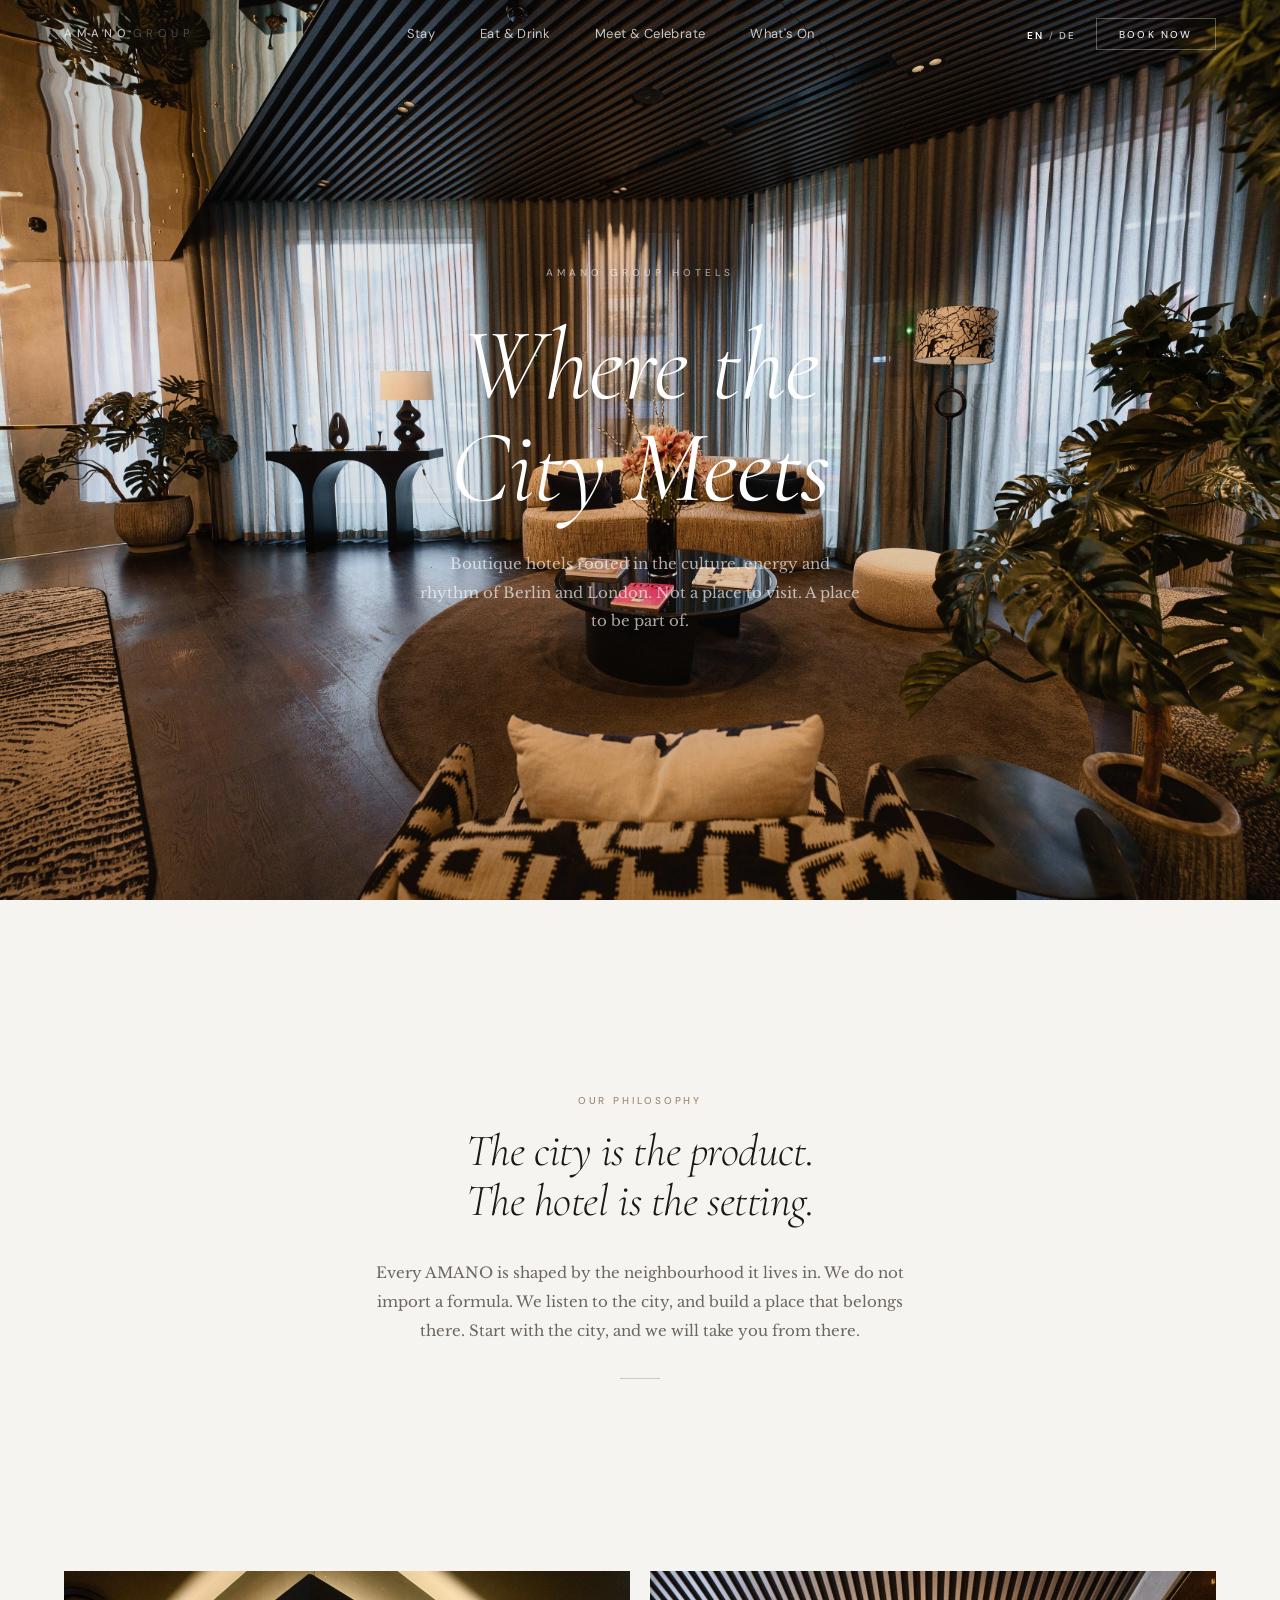
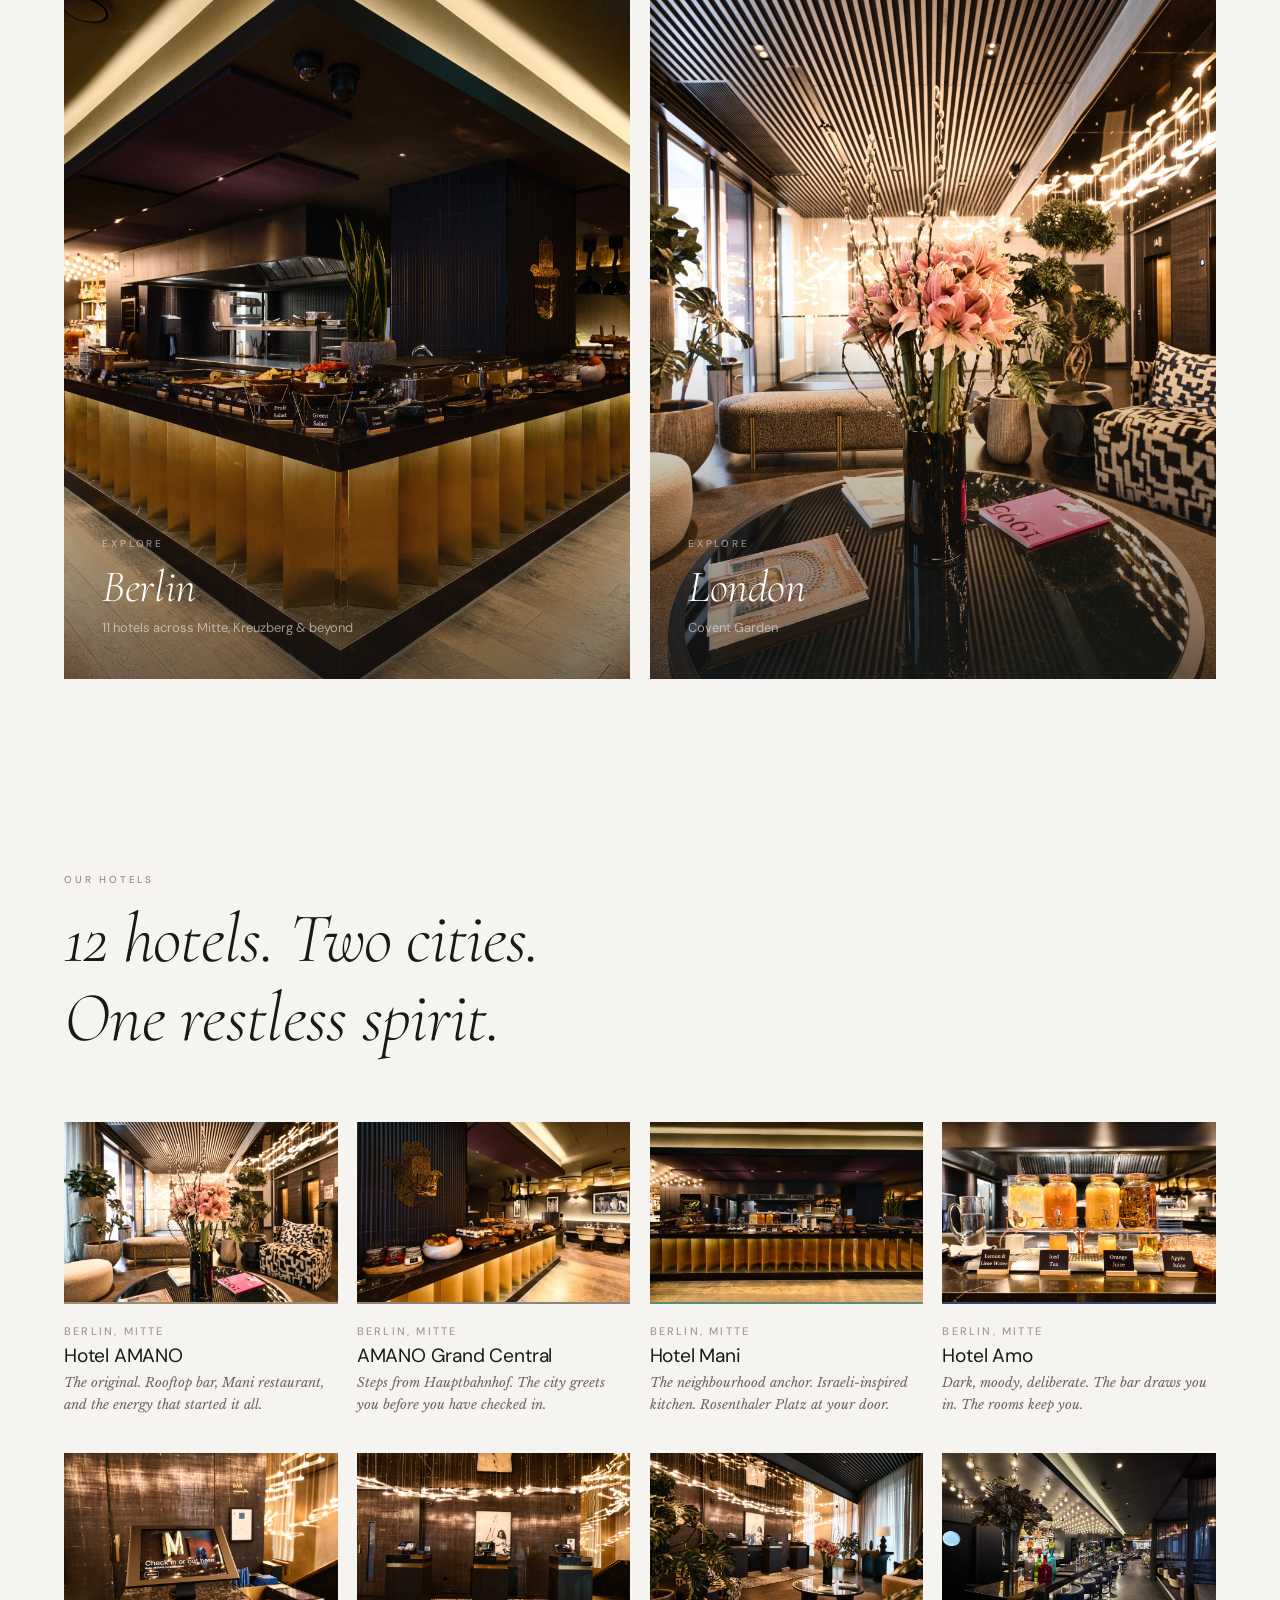
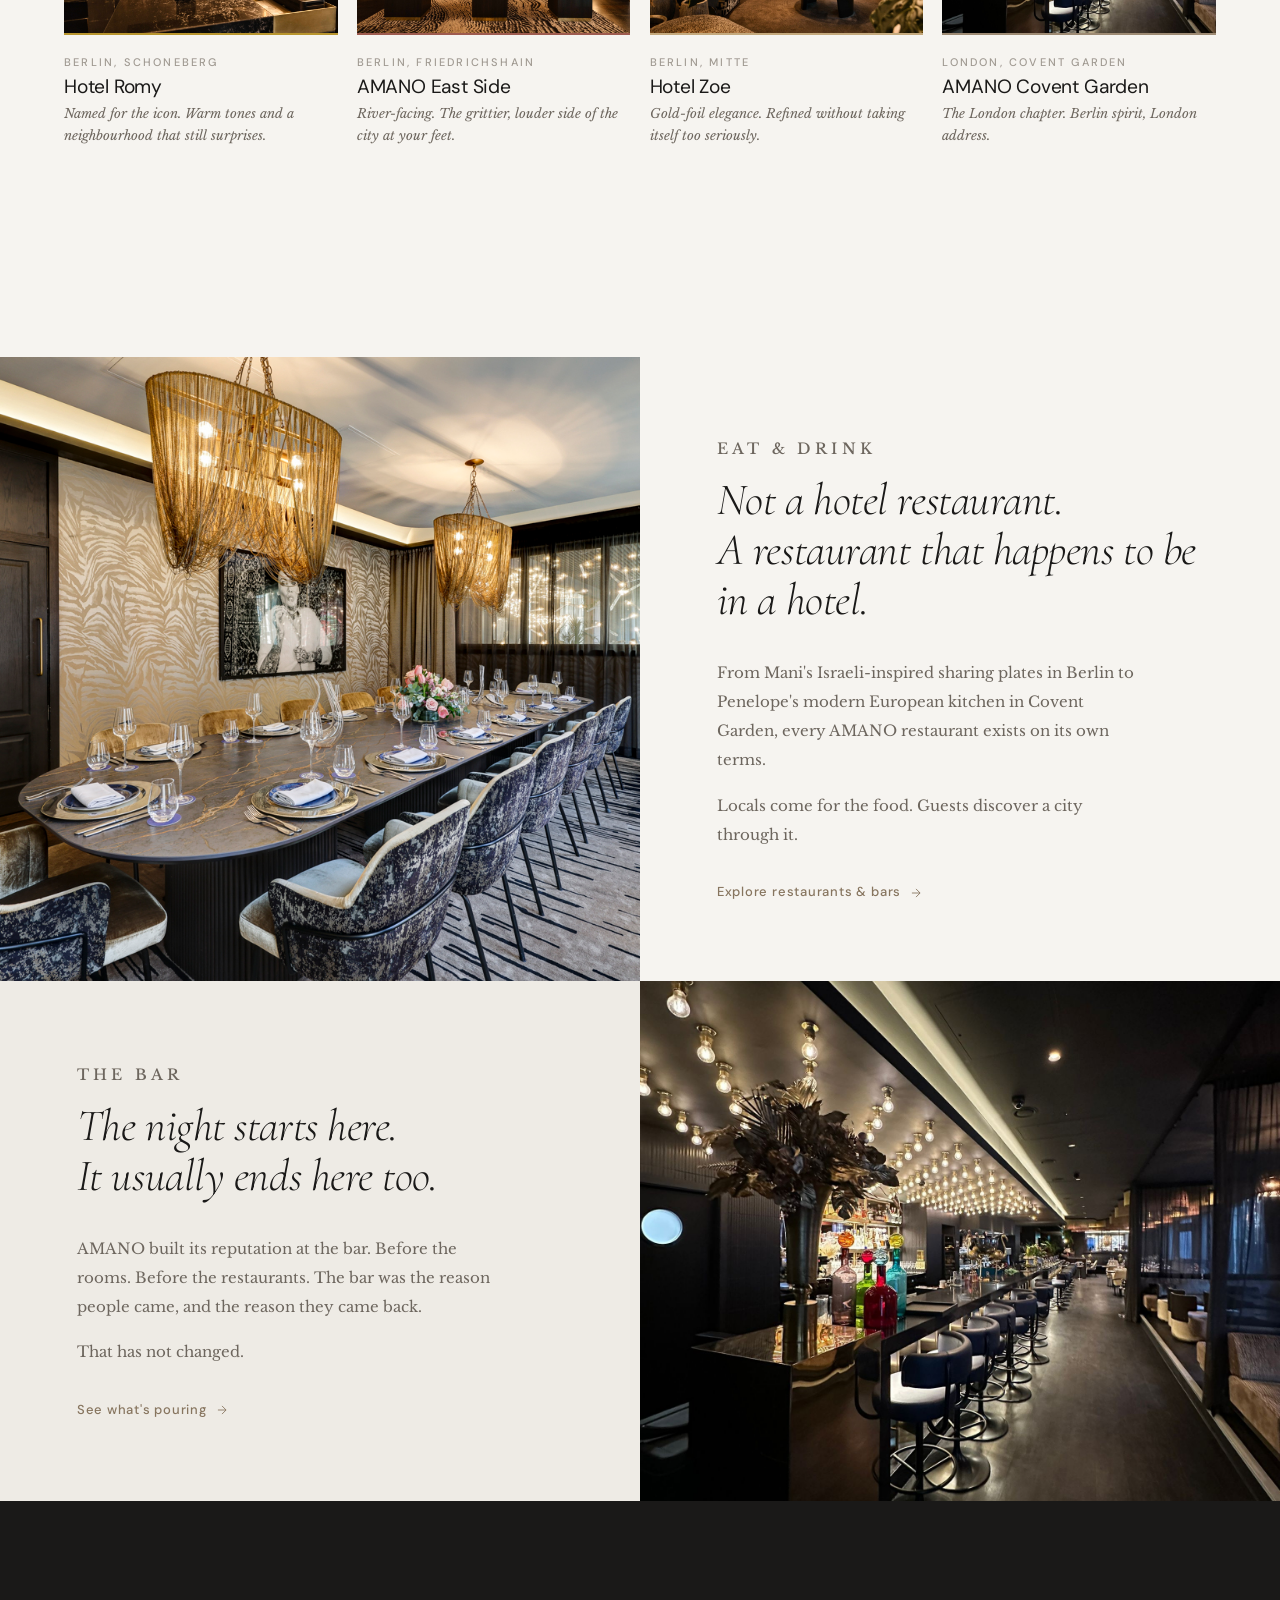
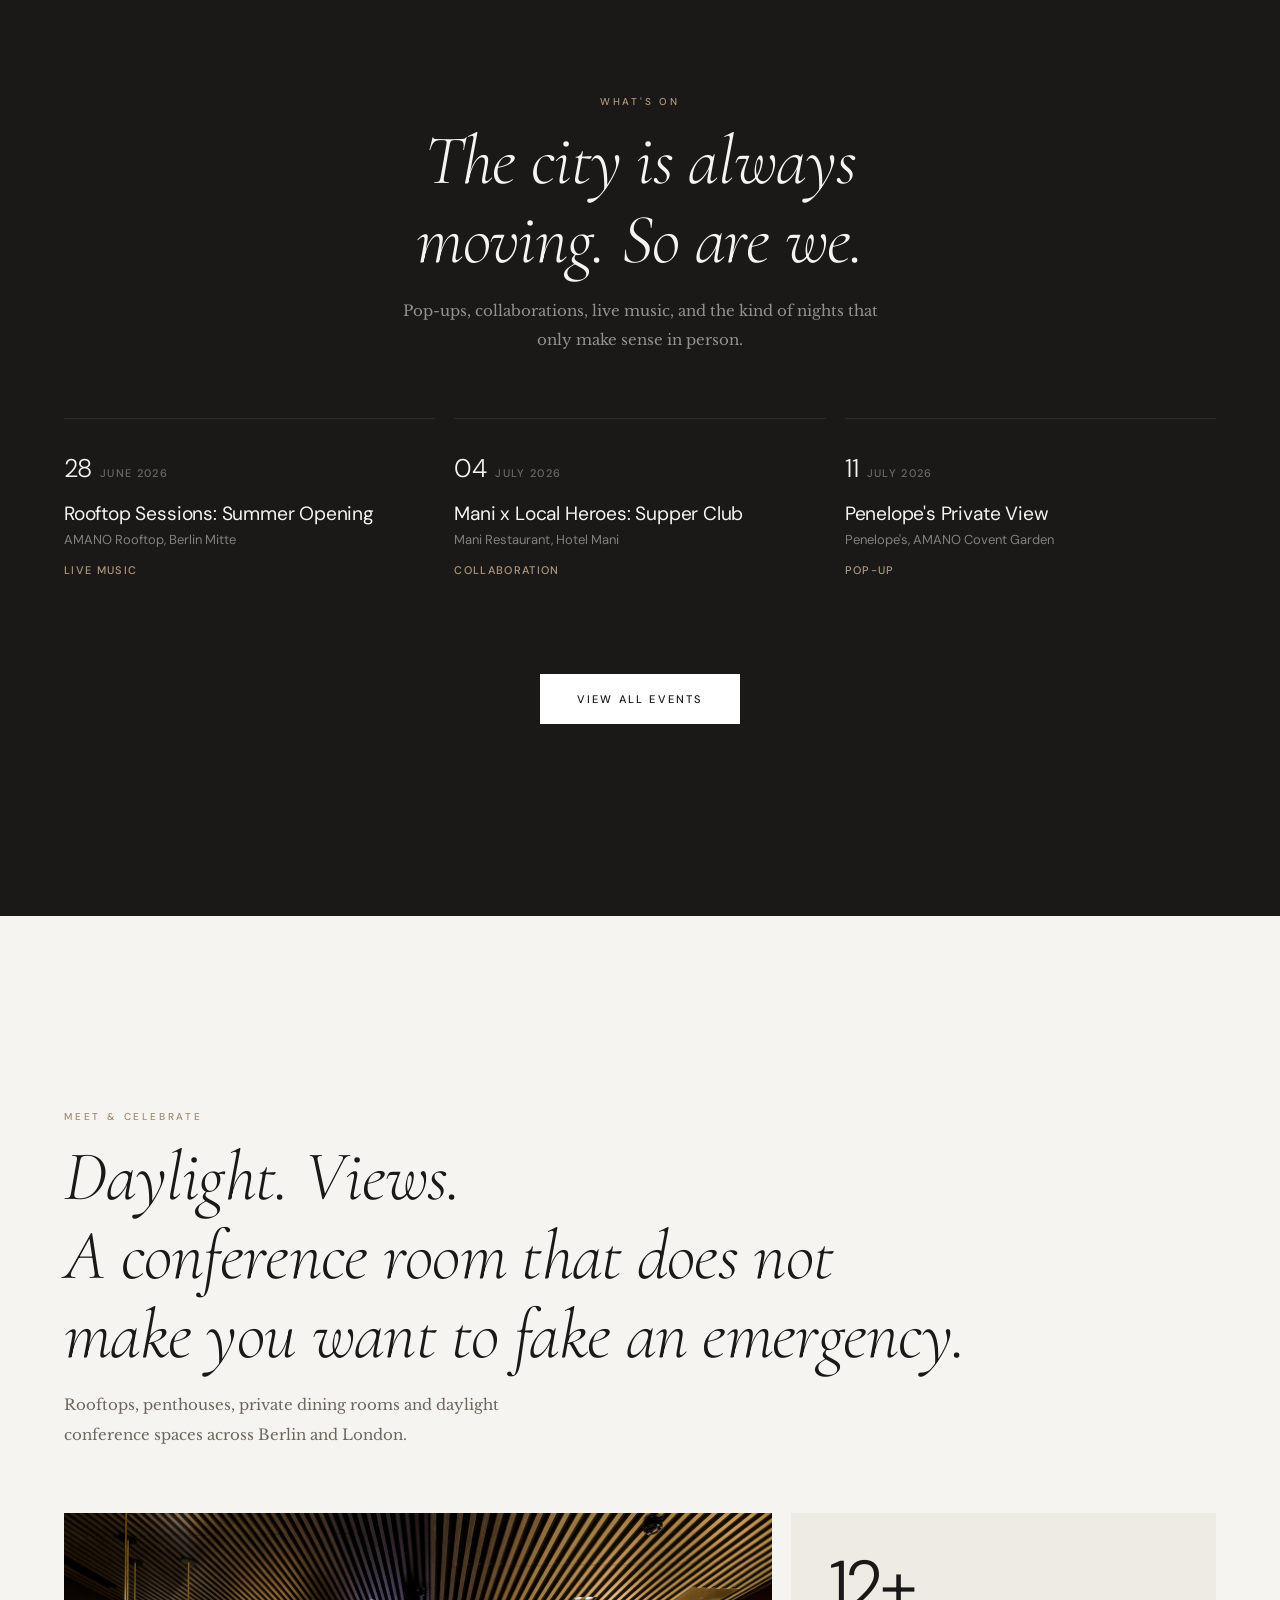
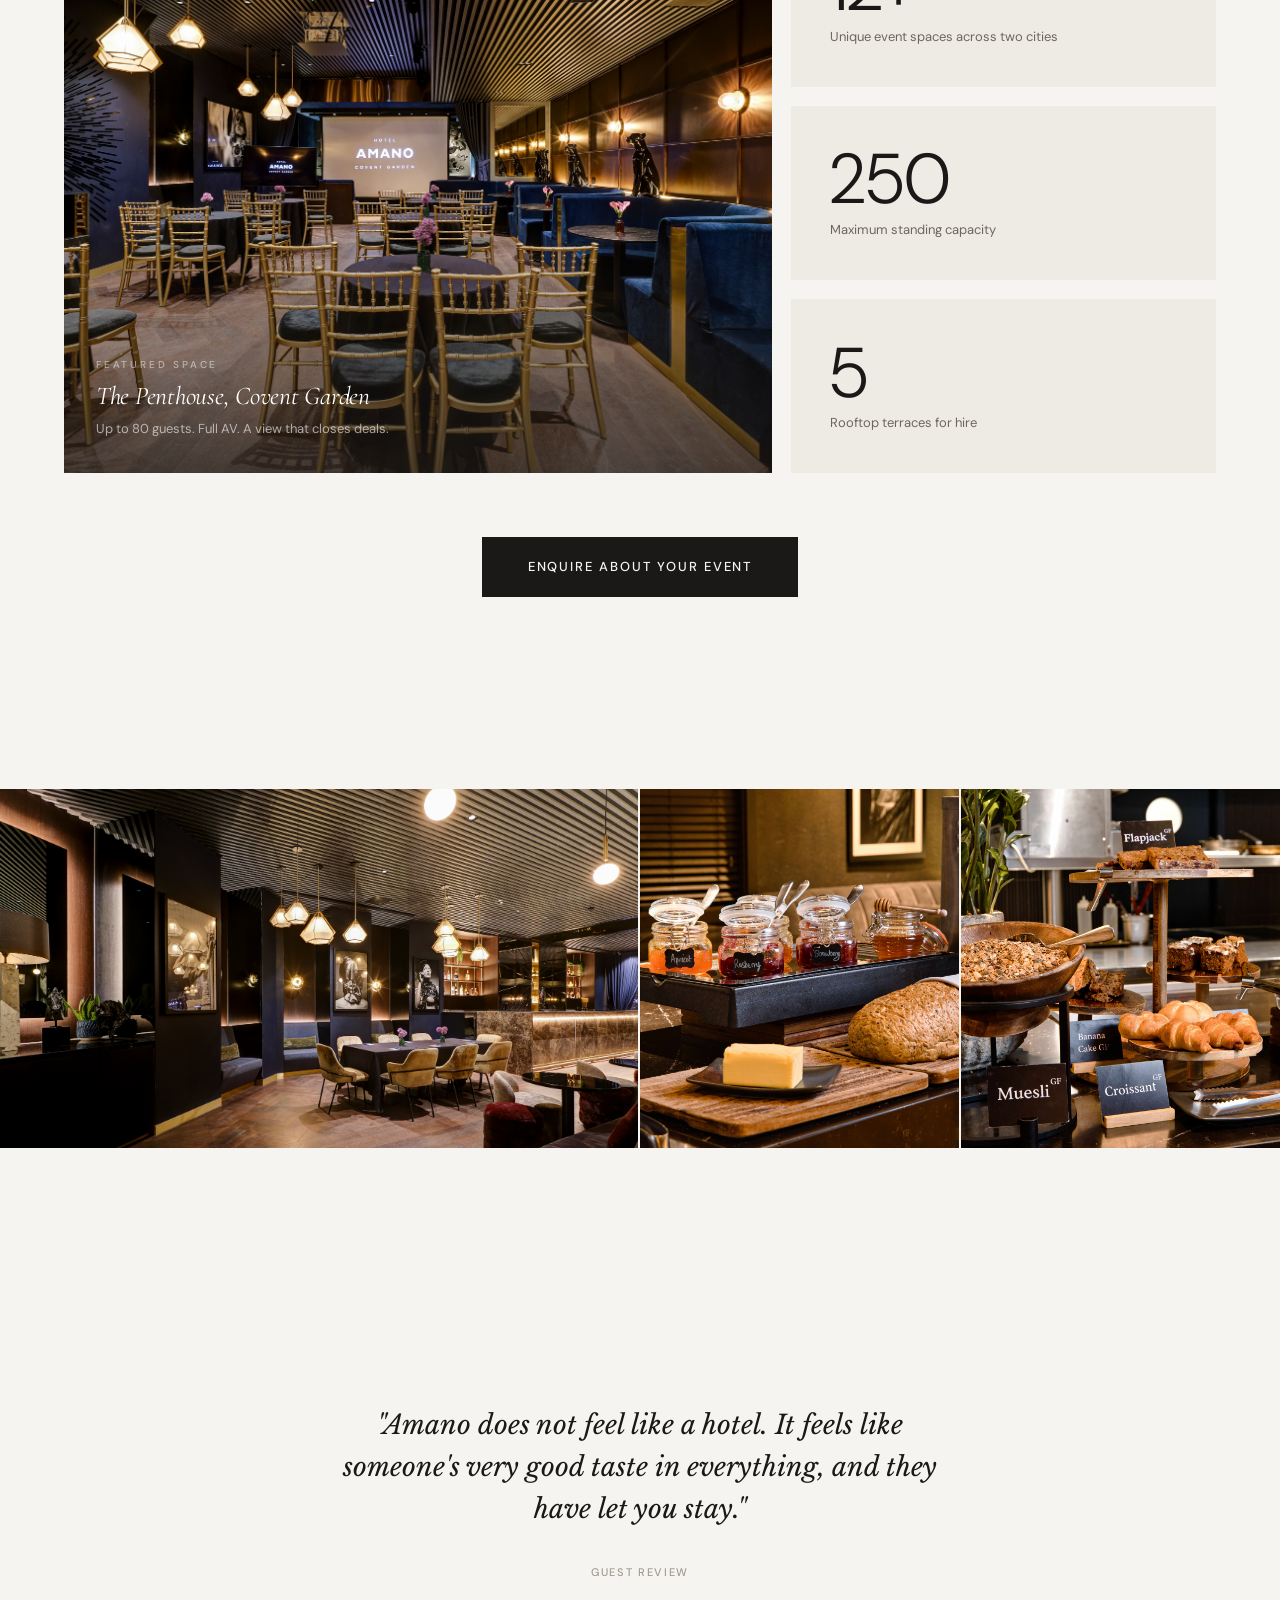
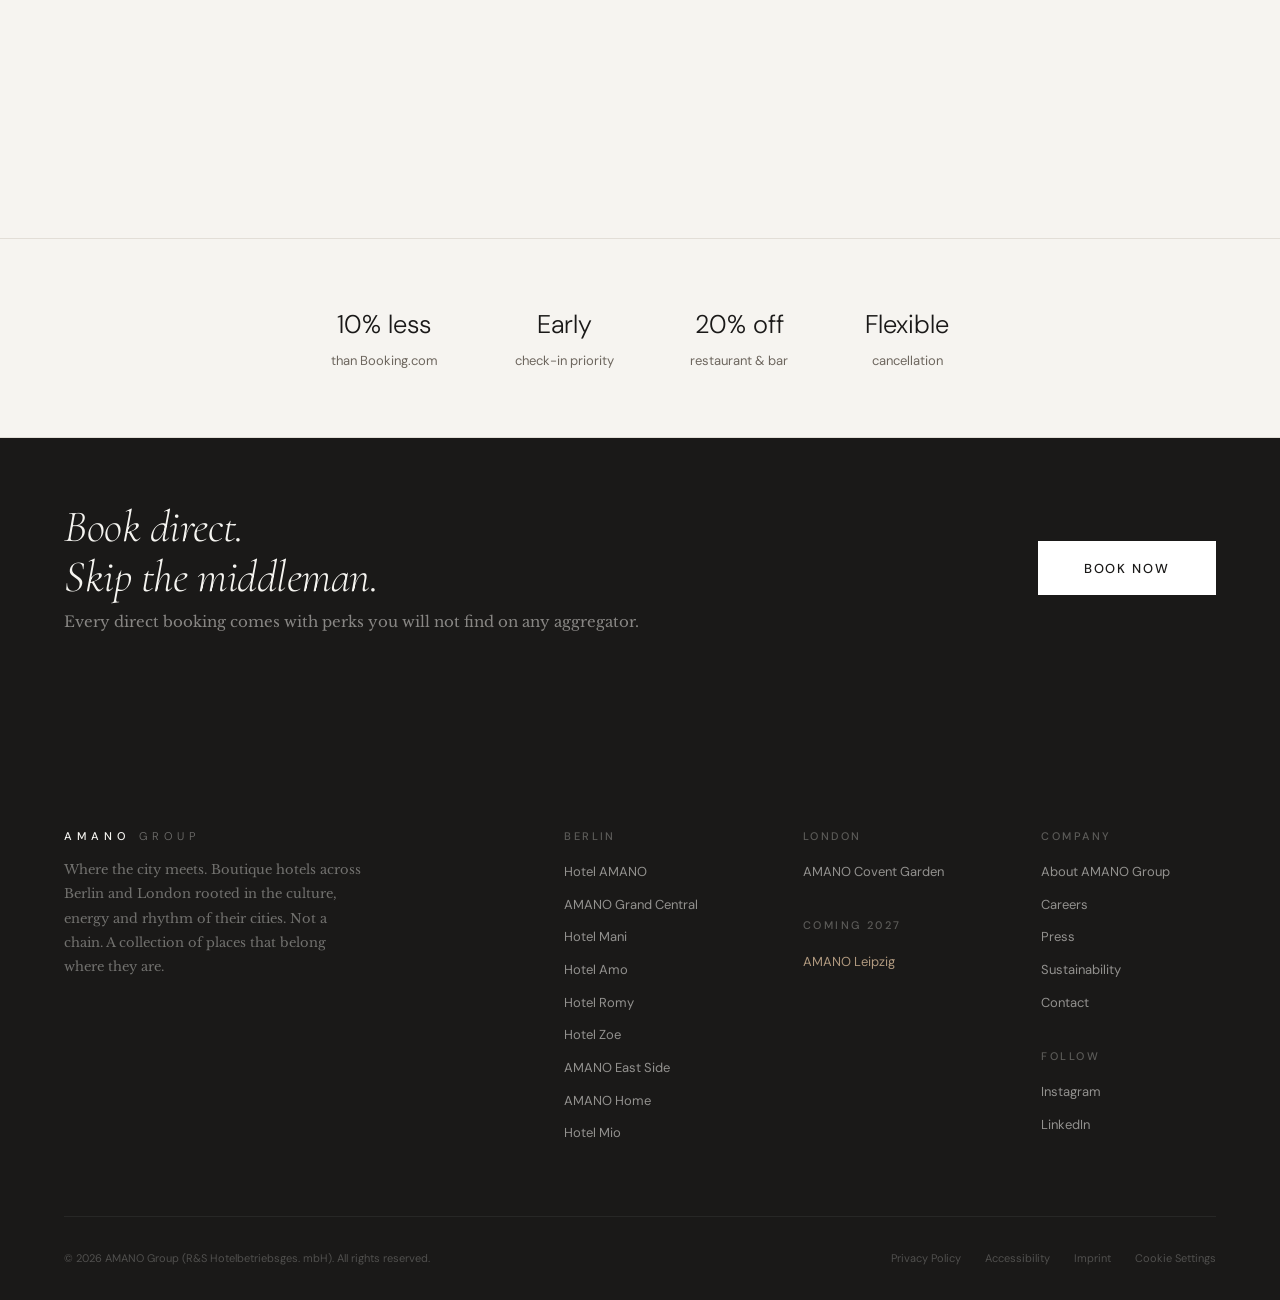
==== commit 7c0564be: "Cache-bust CSS on all pages + fix about.html font overrides Added ?v=4 query string to style.css lin" ====
--- a/index.html
+++ b/index.html
@@ -5,7 +5,7 @@
   <meta name="viewport" content="width=device-width, initial-scale=1.0">
   <title>AMANO Group | Where the City Meets</title>
   <meta name="description" content="AMANO Group Hotels. Boutique hotels across Berlin and London rooted in the culture, energy and rhythm of their cities.">
-  <link rel="stylesheet" href="css/style.css">
+  <link rel="stylesheet" href="css/style.css?v=4">
 </head>
 <body>
 
@@ -15,10 +15,10 @@
       <a href="index.html" class="nav__brand">AMANO<span>GROUP</span></a>
 
       <div class="nav__links">
-        <a href="#stay" class="nav__link">Stay</a>
-        <a href="#eat-drink" class="nav__link">Eat &amp; Drink</a>
-        <a href="#meet" class="nav__link">Meet &amp; Celebrate</a>
-        <a href="#whats-on" class="nav__link">What's On</a>
+        <a href="berlin.html" class="nav__link" data-en="Stay" data-de="Aufenthalt">Stay</a>
+        <a href="eat-drink.html" class="nav__link" data-en="Eat &amp; Drink" data-de="Essen &amp; Trinken">Eat &amp; Drink</a>
+        <a href="meet.html" class="nav__link" data-en="Meet &amp; Celebrate" data-de="Tagen &amp; Feiern">Meet &amp; Celebrate</a>
+        <a href="whats-on.html" class="nav__link" data-en="What's On" data-de="Programm">What's On</a>
       </div>
 
       <div class="nav__actions">
@@ -27,7 +27,7 @@
           <span class="nav__lang-sep">/</span>
           <span class="nav__lang" data-lang="de">DE</span>
         </div>
-        <button class="btn-book" id="openBooking">Book Now</button>
+        <button class="btn-book" id="openBooking" data-en="Book Now" data-de="Jetzt buchen">Book Now</button>
       </div>
 
       <button class="nav__toggle" id="navToggle" aria-label="Open menu">
@@ -44,9 +44,9 @@
     <div class="hero__overlay"></div>
 
     <div class="hero__content">
-      <p class="overline hero__tagline">AMANO Group Hotels</p>
-      <h1 class="hero__title">Where the<br>City <em>Meets</em></h1>
-      <p class="hero__subtitle">Boutique hotels rooted in the culture, energy and rhythm of Berlin and London. Not a place to visit. A place to be part of.</p>
+      <p class="overline hero__tagline" data-en="AMANO Group Hotels" data-de="AMANO Group Hotels">AMANO Group Hotels</p>
+      <h1 class="hero__title" data-en-html="Where the<br>City <em>Meets</em>" data-de-html="Wo die Stadt<br>sich <em>trifft</em>">Where the<br>City <em>Meets</em></h1>
+      <p class="hero__subtitle" data-en="Boutique hotels rooted in the culture, energy and rhythm of Berlin and London. Not a place to visit. A place to be part of." data-de="Boutique-Hotels verwurzelt in der Kultur, Energie und dem Rhythmus von Berlin und London. Kein Ort zum Besuchen. Ein Ort zum Dazugehoeren.">Boutique hotels rooted in the culture, energy and rhythm of Berlin and London. Not a place to visit. A place to be part of.</p>
     </div>
 
     <div class="hero__scroll">
@@ -58,9 +58,9 @@
   <section class="section section--large">
     <div class="container container--narrow" style="text-align: center;">
       <div class="reveal">
-        <p class="overline" style="margin-bottom: var(--space-sm);">Our Philosophy</p>
-        <h2 style="font-size: var(--size-h2); margin-bottom: var(--space-md);">The city is the product.<br>The hotel is the setting.</h2>
-        <p class="editorial-body" style="max-width: 540px; margin: 0 auto;">Every AMANO is shaped by the neighbourhood it lives in. We do not import a formula. We listen to the city, and build a place that belongs there. Start with the city, and we will take you from there.</p>
+        <p class="overline" style="margin-bottom: var(--space-sm);" data-en="Our Philosophy" data-de="Unsere Philosophie">Our Philosophy</p>
+        <h2 style="font-size: var(--size-h2); margin-bottom: var(--space-md);" data-en-html="The city is the product.<br>The hotel is the setting." data-de-html="Die Stadt ist das Produkt.<br>Das Hotel ist die Buehne.">The city is the product.<br>The hotel is the setting.</h2>
+        <p class="editorial-body" style="max-width: 540px; margin: 0 auto;" data-en="Every AMANO is shaped by the neighbourhood it lives in. We do not import a formula. We listen to the city, and build a place that belongs there. Start with the city, and we will take you from there." data-de="Jedes AMANO wird von seinem Viertel gepraegt. Wir importieren keine Formel. Wir hoeren der Stadt zu und bauen einen Ort, der dorthin gehoert. Beginnen Sie mit der Stadt, wir bringen Sie weiter.">Every AMANO is shaped by the neighbourhood it lives in. We do not import a formula. We listen to the city, and build a place that belongs there. Start with the city, and we will take you from there.</p>
         <div class="divider divider--center" style="margin-top: var(--space-md); margin-bottom: 0;"></div>
       </div>
     </div>
@@ -71,7 +71,7 @@
     <div class="container">
       <div class="grid-2 reveal">
         <!-- Berlin -->
-        <a href="#berlin" class="city-card">
+        <a href="berlin.html" class="city-card">
           <img class="city-card__img" src="assets/img/DSC03986.jpg" alt="AMANO Berlin restaurant interior">
           <div class="city-card__overlay"></div>
           <div class="city-card__content">
@@ -99,8 +99,8 @@
   <section class="section section--large">
     <div class="container">
       <div class="section-header reveal">
-        <p class="overline section-header__overline">Our Hotels</p>
-        <h2 class="section-header__title">12 hotels. Two cities.<br>One restless spirit.</h2>
+        <p class="overline section-header__overline" data-en="Our Hotels" data-de="Unsere Hotels">Our Hotels</p>
+        <h2 class="section-header__title" data-en-html="12 hotels. Two cities.<br>One restless spirit." data-de-html="12 Hotels. Zwei Staedte.<br>Ein rastloser Geist.">12 hotels. Two cities.<br>One restless spirit.</h2>
       </div>
 
       <div class="grid-4 reveal">
@@ -242,9 +242,9 @@
   <section class="section section--large section--dark" id="whats-on">
     <div class="container">
       <div class="section-header--center reveal">
-        <p class="overline section-header__overline">What's On</p>
-        <h2 class="section-header__title">The city is always<br>moving. So are we.</h2>
-        <p class="section-header__desc">Pop-ups, collaborations, live music, and the kind of nights that only make sense in person.</p>
+        <p class="overline section-header__overline" data-en="What's On" data-de="Programm">What's On</p>
+        <h2 class="section-header__title" data-en-html="The city is always<br>moving. So are we." data-de-html="Die Stadt bewegt sich<br>immer. Wir auch.">The city is always<br>moving. So are we.</h2>
+        <p class="section-header__desc" data-en="Pop-ups, collaborations, live music, and the kind of nights that only make sense in person." data-de="Pop-ups, Kollaborationen, Live-Musik und die Art von Naechten, die nur persoenlich Sinn ergeben.">Pop-ups, collaborations, live music, and the kind of nights that only make sense in person.</p>
       </div>
 
       <div class="grid-3 reveal">
@@ -280,7 +280,7 @@
       </div>
 
       <div style="text-align: center; margin-top: var(--space-lg);" class="reveal">
-        <a href="#" class="btn btn--white">View All Events</a>
+        <a href="whats-on.html" class="btn btn--white">View All Events</a>
       </div>
     </div>
   </section>
@@ -289,9 +289,9 @@
   <section class="section section--large" id="meet">
     <div class="container">
       <div class="section-header reveal">
-        <p class="overline section-header__overline">Meet &amp; Celebrate</p>
-        <h2 class="section-header__title">Daylight. Views.<br>A conference room that does not<br>make you want to fake an emergency.</h2>
-        <p class="section-header__desc">Rooftops, penthouses, private dining rooms and daylight conference spaces across Berlin and London.</p>
+        <p class="overline section-header__overline" data-en="Meet &amp; Celebrate" data-de="Tagen &amp; Feiern">Meet &amp; Celebrate</p>
+        <h2 class="section-header__title" data-en-html="Daylight. Views.<br>A conference room that does not<br>make you want to fake an emergency." data-de-html="Tageslicht. Aussicht.<br>Ein Konferenzraum, in dem Sie<br>keinen Notfall vortaeuschen muessen.">Daylight. Views.<br>A conference room that does not<br>make you want to fake an emergency.</h2>
+        <p class="section-header__desc" data-en="Rooftops, penthouses, private dining rooms and daylight conference spaces across Berlin and London." data-de="Dachterrassen, Penthouses, private Speiseraeume und lichtdurchflutete Konferenzraeume in Berlin und London.">Rooftops, penthouses, private dining rooms and daylight conference spaces across Berlin and London.</p>
       </div>
 
       <div class="meet-grid reveal">
@@ -340,8 +340,8 @@
   <section class="section">
     <div class="container">
       <div class="testimonial reveal">
-        <p class="testimonial__quote">"Amano does not feel like a hotel. It feels like someone's very good taste in everything, and they have let you stay."</p>
-        <p class="testimonial__author">Guest review</p>
+        <p class="testimonial__quote" data-en="&quot;Amano does not feel like a hotel. It feels like someone's very good taste in everything, and they have let you stay.&quot;" data-de="&quot;Amano fuehlt sich nicht wie ein Hotel an. Es fuehlt sich an, als haette jemand einen sehr guten Geschmack in allem, und Sie duerfen dort wohnen.&quot;">"Amano does not feel like a hotel. It feels like someone's very good taste in everything, and they have let you stay."</p>
+        <p class="testimonial__author" data-en="Guest review" data-de="Gaestebewertung">Guest review</p>
       </div>
     </div>
   </section>
@@ -372,10 +372,10 @@
     <div class="container">
       <div class="booking-banner__inner reveal">
         <div class="booking-banner__text">
-          <h2>Book direct.<br>Skip the middleman.</h2>
-          <p>Every direct booking comes with perks you will not find on any aggregator.</p>
-        </div>
-        <button class="btn btn--white btn--large" id="openBooking2">Book Now</button>
+          <h2 data-en-html="Book direct.<br>Skip the middleman." data-de-html="Direkt buchen.<br>Ohne Umwege.">Book direct.<br>Skip the middleman.</h2>
+          <p data-en="Every direct booking comes with perks you will not find on any aggregator." data-de="Jede Direktbuchung bringt Vorteile, die Sie bei keinem Vermittler finden.">Every direct booking comes with perks you will not find on any aggregator.</p>
+        </div>
+        <button class="btn btn--white btn--large" id="openBooking2" data-en="Book Now" data-de="Jetzt buchen">Book Now</button>
       </div>
     </div>
   </section>
@@ -418,7 +418,7 @@
         <div>
           <p class="footer__col-title">Company</p>
           <ul class="footer__links">
-            <li><a href="#">About AMANO Group</a></li>
+            <li><a href="about.html">About AMANO Group</a></li>
             <li><a href="#">Careers</a></li>
             <li><a href="#">Press</a></li>
             <li><a href="#">Sustainability</a></li>
--- a/css/style.css
+++ b/css/style.css
@@ -5,7 +5,7 @@
    Ref: Soho House / Aman / Maybourne / Wilmina
    ============================================ */
 
-@import url('https://fonts.googleapis.com/css2?family=DM+Sans:ital,wght@0,300;0,400;0,500;0,600;1,300;1,400&family=Libre+Baskerville:ital,wght@0,400;0,700;1,400&display=swap');
+@import url('https://fonts.googleapis.com/css2?family=Cormorant+Garamond:ital,wght@0,300;0,400;0,500;1,300;1,400;1,500&family=DM+Sans:ital,wght@0,300;0,400;0,500;0,600;1,300;1,400&family=Libre+Baskerville:ital,wght@0,400;0,700;1,400&display=swap');
 
 :root {
   /* Palette -- warm, organic, grounded */
@@ -44,7 +44,8 @@
   --agc-warm-gray: #8A857A;
   --conference-blue: #4E6E8E;
 
-  /* Typography -- sans-serif-led, serif for editorial */
+  /* Typography -- serif display, sans-serif structure, editorial body */
+  --font-display: 'Cormorant Garamond', Georgia, serif;
   --font-heading: 'DM Sans', -apple-system, BlinkMacSystemFont, sans-serif;
   --font-body: 'DM Sans', -apple-system, BlinkMacSystemFont, sans-serif;
   --font-editorial: 'Libre Baskerville', Georgia, serif;
@@ -104,17 +105,21 @@
 ul, ol { list-style: none; }
 
 /* --- Typography --- */
-h1, h2, h3, h4 {
+h1, h2 {
+  font-family: var(--font-display);
+  font-weight: 300;
+  font-style: italic;
+  line-height: 1.12;
+  letter-spacing: -0.01em;
+  color: var(--text-primary);
+}
+
+h3, h4 {
   font-family: var(--font-heading);
-  font-weight: 300;
-  line-height: 1.12;
-  letter-spacing: -0.02em;
+  font-weight: 400;
+  line-height: 1.2;
+  letter-spacing: -0.01em;
   color: var(--text-primary);
-}
-
-h3, h4 {
-  font-weight: 400;
-  letter-spacing: -0.01em;
 }
 
 .overline {
@@ -357,17 +362,17 @@
 }
 
 .hero__title {
-  font-family: var(--font-heading);
+  font-family: var(--font-display);
   font-size: var(--size-hero);
   font-weight: 300;
+  font-style: italic;
   line-height: 1.0;
-  letter-spacing: -0.03em;
+  letter-spacing: -0.01em;
   color: #fff;
   margin-bottom: var(--space-md);
 }
 
 .hero__title em {
-  font-family: var(--font-editorial);
   font-style: italic;
   font-weight: 400;
 }
@@ -488,10 +493,11 @@
 }
 
 .city-card__name {
-  font-family: var(--font-heading);
+  font-family: var(--font-display);
   font-size: var(--size-h2);
   font-weight: 300;
-  letter-spacing: -0.02em;
+  font-style: italic;
+  letter-spacing: -0.01em;
   color: #fff;
   margin-bottom: 0.2rem;
 }
@@ -782,9 +788,10 @@
 
 .meet-feature__content h3 {
   color: #fff;
-  font-family: var(--font-heading);
+  font-family: var(--font-display);
   font-size: var(--size-h3);
-  font-weight: 300;
+  font-weight: 400;
+  font-style: italic;
 }
 
 .meet-sidebar {
@@ -958,9 +965,10 @@
 .booking-modal__close:hover { color: var(--text-primary); }
 
 .booking-modal__title {
-  font-family: var(--font-heading);
+  font-family: var(--font-display);
   font-size: var(--size-h2);
   font-weight: 300;
+  font-style: italic;
   margin-bottom: 0.25rem;
 }
 
@@ -989,7 +997,8 @@
 }
 
 .form-group select,
-.form-group input {
+.form-group input,
+.form-group textarea {
   width: 100%;
   padding: 0.8rem 0.9rem;
   background: var(--bg-card);
@@ -1003,8 +1012,15 @@
   border-radius: 0;
 }
 
+.form-group textarea {
+  resize: vertical;
+  min-height: 100px;
+  line-height: 1.75;
+}
+
 .form-group select:focus,
-.form-group input:focus {
+.form-group input:focus,
+.form-group textarea:focus {
   outline: none;
   border-color: var(--accent);
 }
@@ -1162,9 +1178,10 @@
 }
 
 .venue-card__name {
-  font-family: var(--font-heading);
+  font-family: var(--font-display);
   font-size: var(--size-h3);
-  font-weight: 300;
+  font-weight: 400;
+  font-style: italic;
   color: #fff;
   margin-bottom: 0.25rem;
 }
@@ -1245,8 +1262,10 @@
 }
 
 .property-hero__name {
+  font-family: var(--font-display);
   font-size: var(--size-h1);
   font-weight: 300;
+  font-style: italic;
   color: #fff;
   margin-bottom: 0.4rem;
 }
